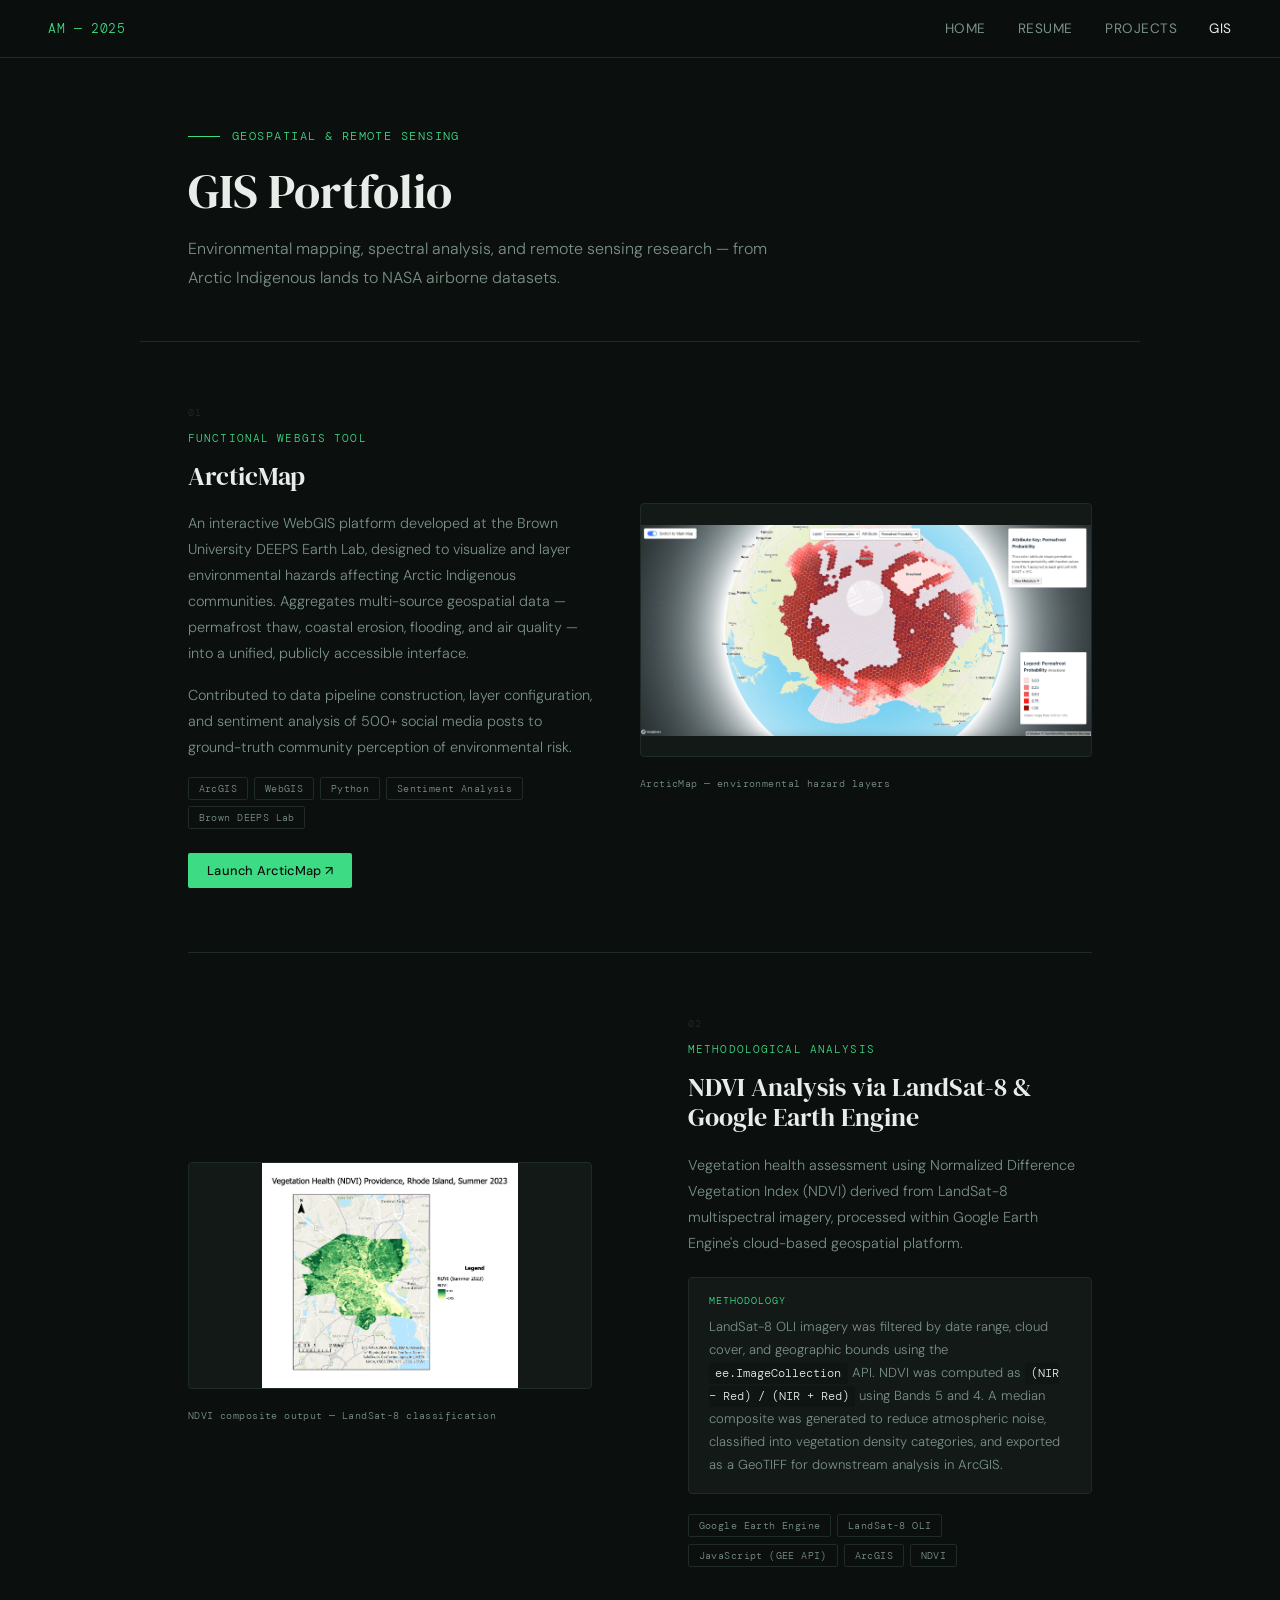
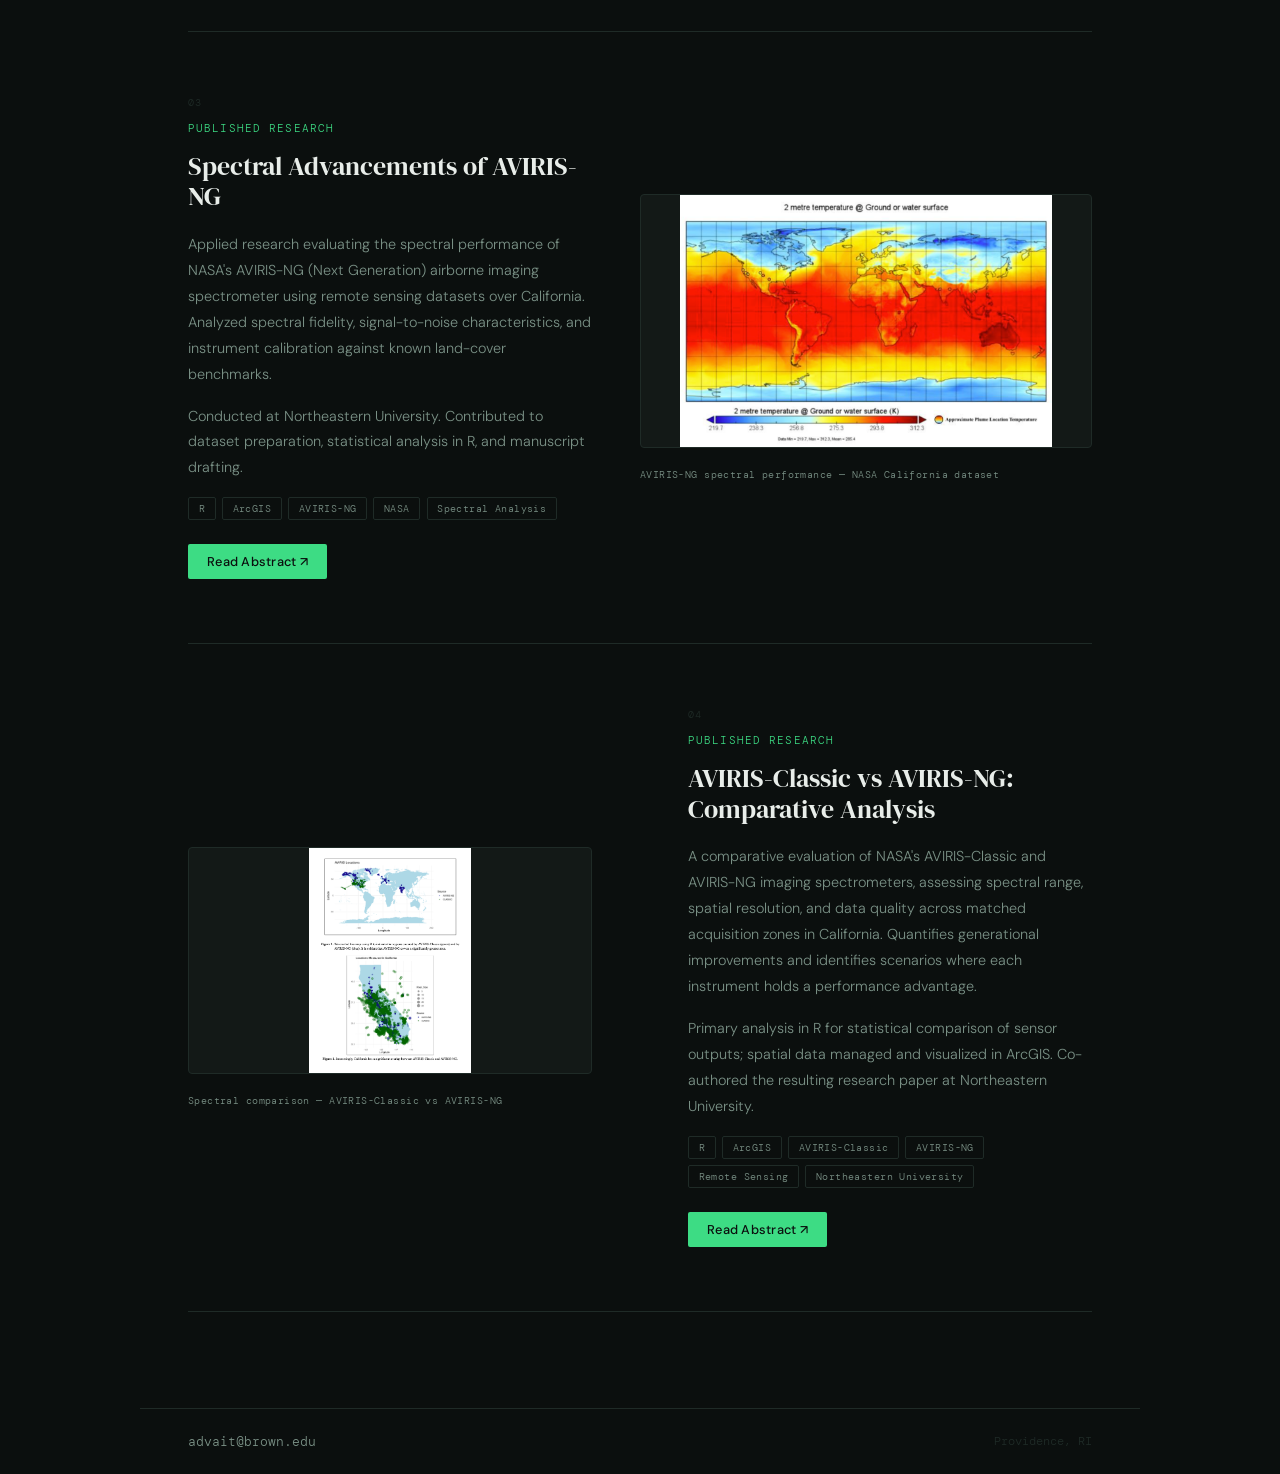
==== gisportfolio.html @ b86a270a "Update gisportfolio.html" ====
<!DOCTYPE html>
<html lang="en">
<head>
  <meta charset="UTF-8">
  <meta name="viewport" content="width=device-width, initial-scale=1.0">
  <title>GIS Portfolio – Advait Mishra</title>
  <link href="https://fonts.googleapis.com/css2?family=DM+Serif+Display&family=DM+Sans:wght@300;400;500&family=DM+Mono&display=swap" rel="stylesheet">
  <style>
    *, *::before, *::after { margin: 0; padding: 0; box-sizing: border-box; }

    :root {
      --bg: #0b0f0e;
      --surface: #131917;
      --surface2: #0f1512;
      --border: #1f2b27;
      --accent: #3ddc84;
      --text: #e8ede9;
      --muted: #7a9186;
      --serif: 'DM Serif Display', Georgia, serif;
      --sans: 'DM Sans', sans-serif;
      --mono: 'DM Mono', monospace;
    }

    html { scroll-behavior: smooth; }

    body {
      background: var(--bg);
      color: var(--text);
      font-family: var(--sans);
      font-weight: 300;
      min-height: 100vh;
    }

    nav {
      position: fixed;
      top: 0; left: 0; right: 0;
      z-index: 100;
      display: flex;
      justify-content: space-between;
      align-items: center;
      padding: 1.25rem 3rem;
      border-bottom: 1px solid var(--border);
      background: rgba(11, 15, 14, 0.85);
      backdrop-filter: blur(12px);
    }

    .nav-logo {
      font-family: var(--mono);
      font-size: 0.8rem;
      color: var(--accent);
      letter-spacing: 0.05em;
    }

    .nav-links { display: flex; gap: 2rem; }

    .nav-links a {
      text-decoration: none;
      font-size: 0.85rem;
      font-weight: 400;
      color: var(--muted);
      letter-spacing: 0.04em;
      text-transform: uppercase;
      transition: color 0.2s;
    }

    .nav-links a:hover, .nav-links a.active { color: var(--text); }

    .page-header {
      max-width: 1000px;
      margin: 0 auto;
      padding: 8rem 3rem 3rem;
      border-bottom: 1px solid var(--border);
    }

    .page-label {
      font-family: var(--mono);
      font-size: 0.75rem;
      color: var(--accent);
      letter-spacing: 0.12em;
      text-transform: uppercase;
      margin-bottom: 1.25rem;
      display: flex;
      align-items: center;
      gap: 0.75rem;
    }

    .page-label::before {
      content: '';
      display: inline-block;
      width: 2rem;
      height: 1px;
      background: var(--accent);
    }

    .page-header h1 {
      font-family: var(--serif);
      font-size: clamp(2rem, 4vw, 3rem);
      font-weight: 400;
      line-height: 1.15;
      margin-bottom: 1rem;
    }

    .page-header p {
      font-size: 1rem;
      color: var(--muted);
      line-height: 1.8;
      max-width: 580px;
    }

    .projects-list {
      max-width: 1000px;
      margin: 0 auto;
      padding: 0 3rem 6rem;
    }

    .project-entry {
      display: grid;
      grid-template-columns: 1fr 1fr;
      gap: 0;
      border-bottom: 1px solid var(--border);
      padding: 4rem 0;
      opacity: 0;
      align-items: center;
      transform: translateY(20px);
      transition: opacity 0.6s ease, transform 0.6s ease;
    }

    .project-entry.visible {
      opacity: 1;
      transform: translateY(0);
    }

    .project-entry.reverse { direction: rtl; }
    .project-entry.reverse > * { direction: ltr; }

    .project-meta { padding-right: 3rem; }
    .project-entry.reverse .project-meta { padding-right: 0; padding-left: 3rem; }

    .project-number {
      font-family: var(--mono);
      font-size: 0.65rem;
      color: var(--border);
      letter-spacing: 0.1em;
      margin-bottom: 0.75rem;
    }

    .project-type {
      font-family: var(--mono);
      font-size: 0.7rem;
      color: var(--accent);
      letter-spacing: 0.1em;
      text-transform: uppercase;
      margin-bottom: 1rem;
    }

    .project-meta h2 {
      font-family: var(--serif);
      font-weight: 400;
      font-size: 1.6rem;
      line-height: 1.2;
      margin-bottom: 1.25rem;
    }

    .project-desc {
      font-size: 0.9rem;
      color: var(--muted);
      line-height: 1.8;
      margin-bottom: 1rem;
    }

    .method-block {
      background: var(--surface);
      border: 1px solid var(--border);
      border-radius: 4px;
      padding: 1rem 1.25rem;
      margin: 1.25rem 0;
    }

    .method-block .method-label {
      font-family: var(--mono);
      font-size: 0.65rem;
      color: var(--accent);
      letter-spacing: 0.1em;
      text-transform: uppercase;
      margin-bottom: 0.6rem;
    }

    .method-block p {
      font-size: 0.82rem;
      color: var(--muted);
      line-height: 1.75;
    }

    .method-block code {
      font-family: var(--mono);
      font-size: 0.78rem;
      color: var(--text);
      background: var(--surface2);
      padding: 0.15rem 0.4rem;
      border-radius: 2px;
    }

    .project-links {
      display: flex;
      gap: 1rem;
      flex-wrap: wrap;
      margin-top: 1.5rem;
    }

    .link-btn {
      display: inline-flex;
      align-items: center;
      gap: 0.4rem;
      padding: 0.55rem 1.2rem;
      font-size: 0.8rem;
      font-weight: 500;
      text-decoration: none;
      border-radius: 2px;
      transition: all 0.2s;
      letter-spacing: 0.02em;
    }

    .link-btn.primary { background: var(--accent); color: #0b0f0e; }
    .link-btn.primary:hover { background: #51e895; transform: translateY(-1px); }
    .link-btn.ghost { border: 1px solid var(--border); color: var(--muted); }
    .link-btn.ghost:hover { border-color: var(--muted); color: var(--text); }

    .project-media {
      display: flex;
      flex-direction: column;
      gap: 1rem;
    }

    .project-entry.reverse .project-media { padding-right: 3rem; }

    .media-frame {
      width: 100%;
      aspect-ratio: 16/9;
      background: var(--surface);
      border: 1px solid var(--border);
      border-radius: 4px;
      overflow: hidden;
      display: flex;
      align-items: center;
      justify-content: center;
    }

    .media-frame img {
      width: 100%;
      height: 100%;
      object-fit: contain;
      object-position: center center;
      display: block;
    }

    .media-frame iframe {
      width: 100%;
      height: 100%;
      border: none;
      display: block;
    }

    .media-caption {
      font-family: var(--mono);
      font-size: 0.65rem;
      color: var(--muted);
      letter-spacing: 0.04em;
      padding-top: 0.25rem;
    }

    .tools-row {
      display: flex;
      flex-wrap: wrap;
      gap: 0.4rem;
      margin-top: 1rem;
    }

    .tool-tag {
      font-family: var(--mono);
      font-size: 0.65rem;
      padding: 0.25rem 0.6rem;
      border: 1px solid var(--border);
      color: var(--muted);
      border-radius: 2px;
      letter-spacing: 0.04em;
    }

    .contact-bar {
      max-width: 1000px;
      margin: 0 auto;
      padding: 1.5rem 3rem;
      border-top: 1px solid var(--border);
      display: flex;
      align-items: center;
      justify-content: space-between;
    }

    .contact-bar a {
      font-family: var(--mono);
      font-size: 0.8rem;
      color: var(--muted);
      text-decoration: none;
      transition: color 0.2s;
    }

    .contact-bar a:hover { color: var(--accent); }

    .contact-bar span {
      font-family: var(--mono);
      font-size: 0.72rem;
      color: var(--border);
    }

    @media (max-width: 720px) {
      nav { padding: 1rem 1.5rem; }
      .page-header { padding: 7rem 1.5rem 2.5rem; }
      .projects-list { padding: 0 1.5rem 4rem; }
      .project-entry { grid-template-columns: 1fr; gap: 2rem; }
      .project-entry.reverse { direction: ltr; }
      .project-meta { padding-right: 0 !important; padding-left: 0 !important; }
      .project-entry.reverse .project-media { padding-right: 0; }
      .contact-bar { padding: 1.5rem; flex-direction: column; gap: 0.5rem; align-items: flex-start; }
    }

    @keyframes fadeUp {
      from { opacity: 0; transform: translateY(16px); }
      to   { opacity: 1; transform: translateY(0); }
    }

    .page-label { animation: fadeUp 0.5s ease both; }
    .page-header h1 { animation: fadeUp 0.5s 0.1s ease both; }
    .page-header p { animation: fadeUp 0.5s 0.2s ease both; }
  </style>
</head>
<body>

  <nav>
    <div class="nav-logo">AM — 2025</div>
    <div class="nav-links">
      <a href="index.html">Home</a>
      <a href="resume.html">Resume</a>
      <a href="projects.html">Projects</a>
      <a href="gisportfolio.html" class="active">GIS</a>
    </div>
  </nav>

  <header class="page-header">
    <div class="page-label">Geospatial & Remote Sensing</div>
    <h1>GIS Portfolio</h1>
    <p>Environmental mapping, spectral analysis, and remote sensing research — from Arctic Indigenous lands to NASA airborne datasets.</p>
  </header>

  <section class="projects-list">

    <!-- PROJECT 1 — ArcticMap -->
    <article class="project-entry">
      <div class="project-meta">
        <div class="project-number">01</div>
        <div class="project-type">Functional WebGIS Tool</div>
        <h2>ArcticMap</h2>
        <p class="project-desc">
          An interactive WebGIS platform developed at the Brown University DEEPS Earth Lab, designed to visualize and layer environmental hazards affecting Arctic Indigenous communities. Aggregates multi-source geospatial data — permafrost thaw, coastal erosion, flooding, and air quality — into a unified, publicly accessible interface.
        </p>
        <p class="project-desc">
          Contributed to data pipeline construction, layer configuration, and sentiment analysis of 500+ social media posts to ground-truth community perception of environmental risk.
        </p>
        <div class="tools-row">
          <span class="tool-tag">ArcGIS</span>
          <span class="tool-tag">WebGIS</span>
          <span class="tool-tag">Python</span>
          <span class="tool-tag">Sentiment Analysis</span>
          <span class="tool-tag">Brown DEEPS Lab</span>
        </div>
        <div class="project-links">
          <a href="YOUR_ARCTICMAP_LINK_HERE" class="link-btn primary" target="_blank">Launch ArcticMap ↗</a>
        </div>
      </div>
      <div class="project-media">
        <div class="media-frame">
          <img src="Figs%20ArcticMap.png" alt="ArcticMap WebGIS tool">
        </div>
        <div class="media-caption">ArcticMap — environmental hazard layers</div>
      </div>
    </article>

    <!-- PROJECT 2 — NDVI -->
    <article class="project-entry reverse">
      <div class="project-meta">
        <div class="project-number">02</div>
        <div class="project-type">Methodological Analysis</div>
        <h2>NDVI Analysis via LandSat-8 & Google Earth Engine</h2>
        <p class="project-desc">
          Vegetation health assessment using Normalized Difference Vegetation Index (NDVI) derived from LandSat-8 multispectral imagery, processed within Google Earth Engine's cloud-based geospatial platform.
        </p>
        <div class="method-block">
          <div class="method-label">Methodology</div>
          <p>
            LandSat-8 OLI imagery was filtered by date range, cloud cover, and geographic bounds using the <code>ee.ImageCollection</code> API. NDVI was computed as <code>(NIR − Red) / (NIR + Red)</code> using Bands 5 and 4. A median composite was generated to reduce atmospheric noise, classified into vegetation density categories, and exported as a GeoTIFF for downstream analysis in ArcGIS.
          </p>
        </div>
        <div class="tools-row">
          <span class="tool-tag">Google Earth Engine</span>
          <span class="tool-tag">LandSat-8 OLI</span>
          <span class="tool-tag">JavaScript (GEE API)</span>
          <span class="tool-tag">ArcGIS</span>
          <span class="tool-tag">NDVI</span>
        </div>
      </div>
      <div class="project-media">
        <div class="media-frame">
          <img src="Figs%20NDVI.png" alt="NDVI map output">
        </div>
        <div class="media-caption">NDVI composite output — LandSat-8 classification</div>
      </div>
    </article>

    <!-- PROJECT 3 — AVIRIS-NG -->
    <article class="project-entry">
      <div class="project-meta">
        <div class="project-number">03</div>
        <div class="project-type">Published Research</div>
        <h2>Spectral Advancements of AVIRIS-NG</h2>
        <p class="project-desc">
          Applied research evaluating the spectral performance of NASA's AVIRIS-NG (Next Generation) airborne imaging spectrometer using remote sensing datasets over California. Analyzed spectral fidelity, signal-to-noise characteristics, and instrument calibration against known land-cover benchmarks.
        </p>
        <p class="project-desc">
          Conducted at Northeastern University. Contributed to dataset preparation, statistical analysis in R, and manuscript drafting.
        </p>
        <div class="tools-row">
          <span class="tool-tag">R</span>
          <span class="tool-tag">ArcGIS</span>
          <span class="tool-tag">AVIRIS-NG</span>
          <span class="tool-tag">NASA</span>
          <span class="tool-tag">Spectral Analysis</span>
        </div>
        <div class="project-links">
          <a href="YOUR_AVIRIS_NG_ABSTRACT_LINK_HERE" class="link-btn primary" target="_blank">Read Abstract ↗</a>
        </div>
      </div>
      <div class="project-media">
        <div class="media-frame">
          <img src="Figs%20Just%20AvirisNG.png" alt="AVIRIS-NG spectral analysis">
        </div>
        <div class="media-caption">AVIRIS-NG spectral performance — NASA California dataset</div>
      </div>
    </article>

    <!-- PROJECT 4 — AVIRIS Classic vs NG -->
    <article class="project-entry reverse">
      <div class="project-meta">
        <div class="project-number">04</div>
        <div class="project-type">Published Research</div>
        <h2>AVIRIS-Classic vs AVIRIS-NG: Comparative Analysis</h2>
        <p class="project-desc">
          A comparative evaluation of NASA's AVIRIS-Classic and AVIRIS-NG imaging spectrometers, assessing spectral range, spatial resolution, and data quality across matched acquisition zones in California. Quantifies generational improvements and identifies scenarios where each instrument holds a performance advantage.
        </p>
        <p class="project-desc">
          Primary analysis in R for statistical comparison of sensor outputs; spatial data managed and visualized in ArcGIS. Co-authored the resulting research paper at Northeastern University.
        </p>
        <div class="tools-row">
          <span class="tool-tag">R</span>
          <span class="tool-tag">ArcGIS</span>
          <span class="tool-tag">AVIRIS-Classic</span>
          <span class="tool-tag">AVIRIS-NG</span>
          <span class="tool-tag">Remote Sensing</span>
          <span class="tool-tag">Northeastern University</span>
        </div>
        <div class="project-links">
          <a href="YOUR_COMPARATIVE_ABSTRACT_LINK_HERE" class="link-btn primary" target="_blank">Read Abstract ↗</a>
        </div>
      </div>
      <div class="project-media">
        <div class="media-frame">
          <img src="Figs%20Evaluating%20Spectral%20Advancements.png" alt="AVIRIS Classic vs NG comparison">
        </div>
        <div class="media-caption">Spectral comparison — AVIRIS-Classic vs AVIRIS-NG</div>
      </div>
    </article>

  </section>

  <div class="contact-bar">
    <a href="mailto:advait@brown.edu">advait@brown.edu</a>
    <span>Providence, RI</span>
  </div>

  <script>
    const observer = new IntersectionObserver((entries) => {
      entries.forEach(e => { if (e.isIntersecting) e.target.classList.add('visible'); });
    }, { threshold: 0.1 });
    document.querySelectorAll('.project-entry').forEach(el => observer.observe(el));
  </script>

</body>
</html>
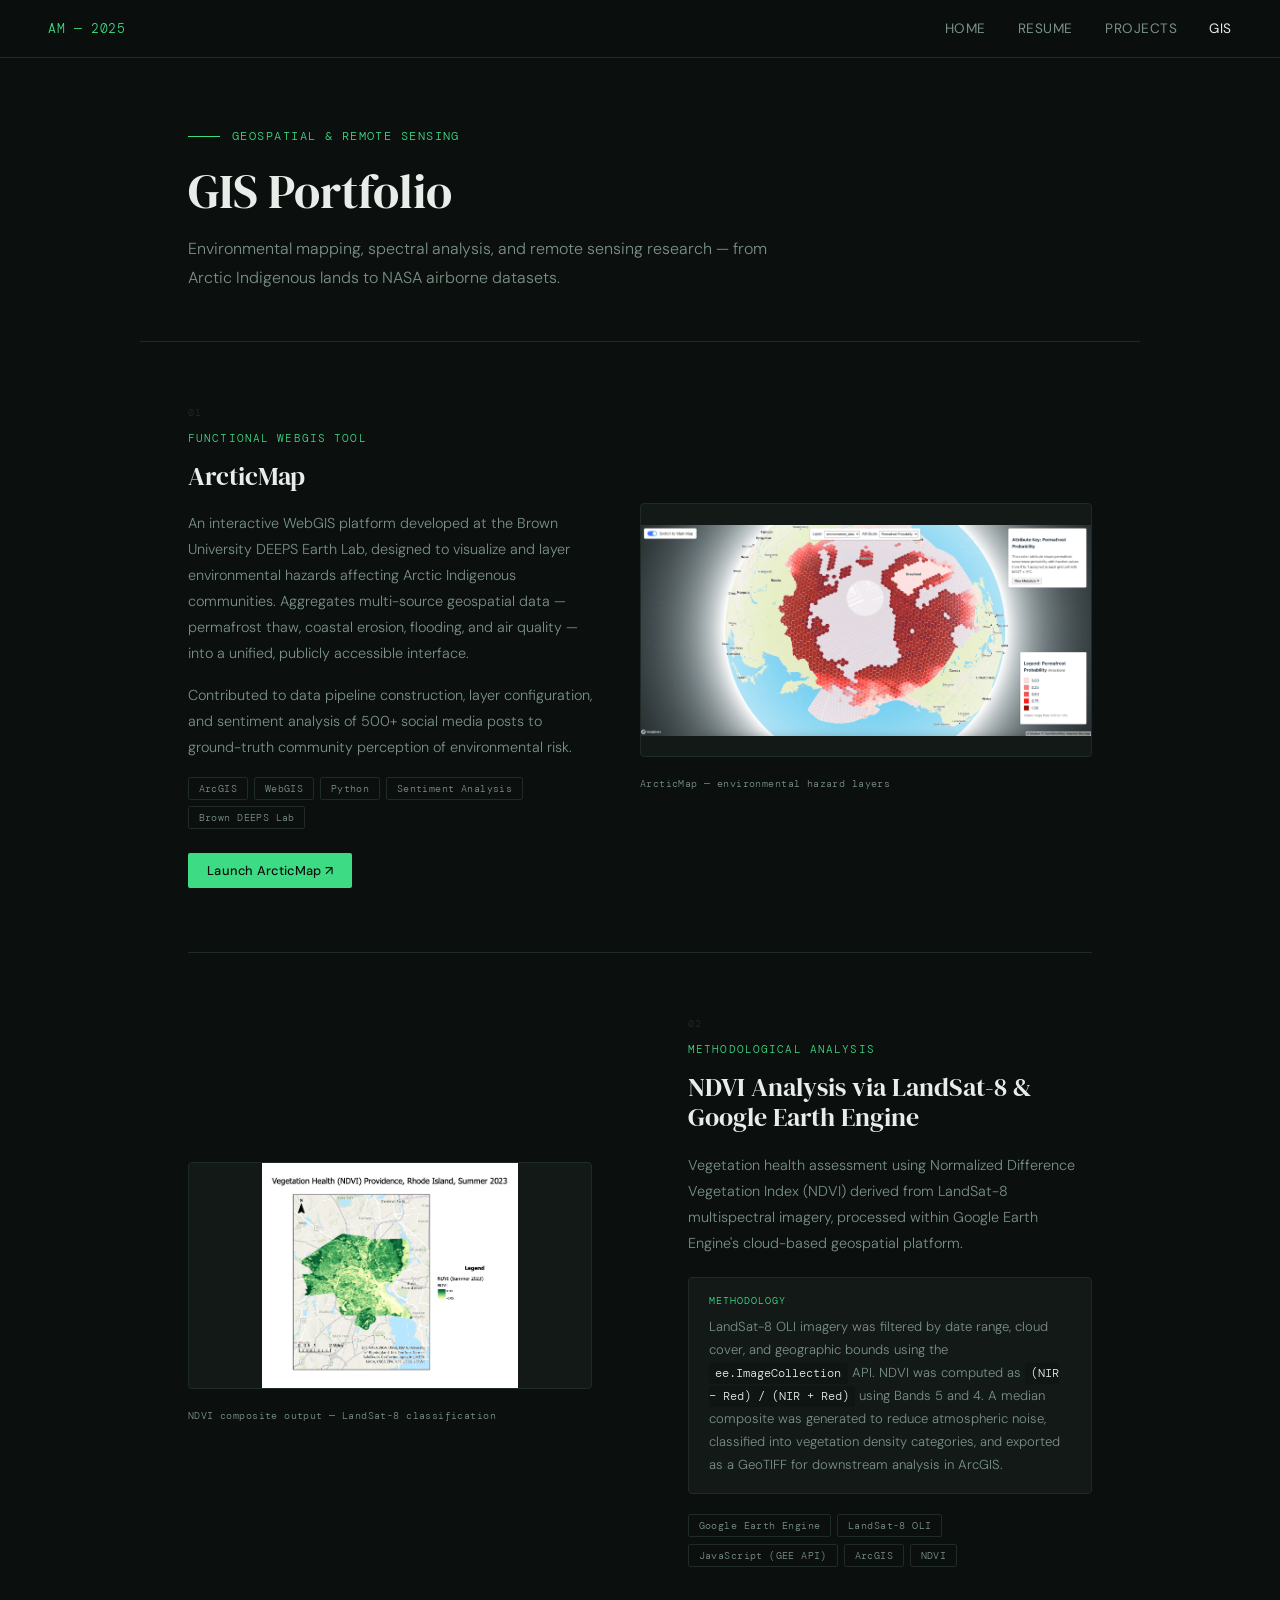
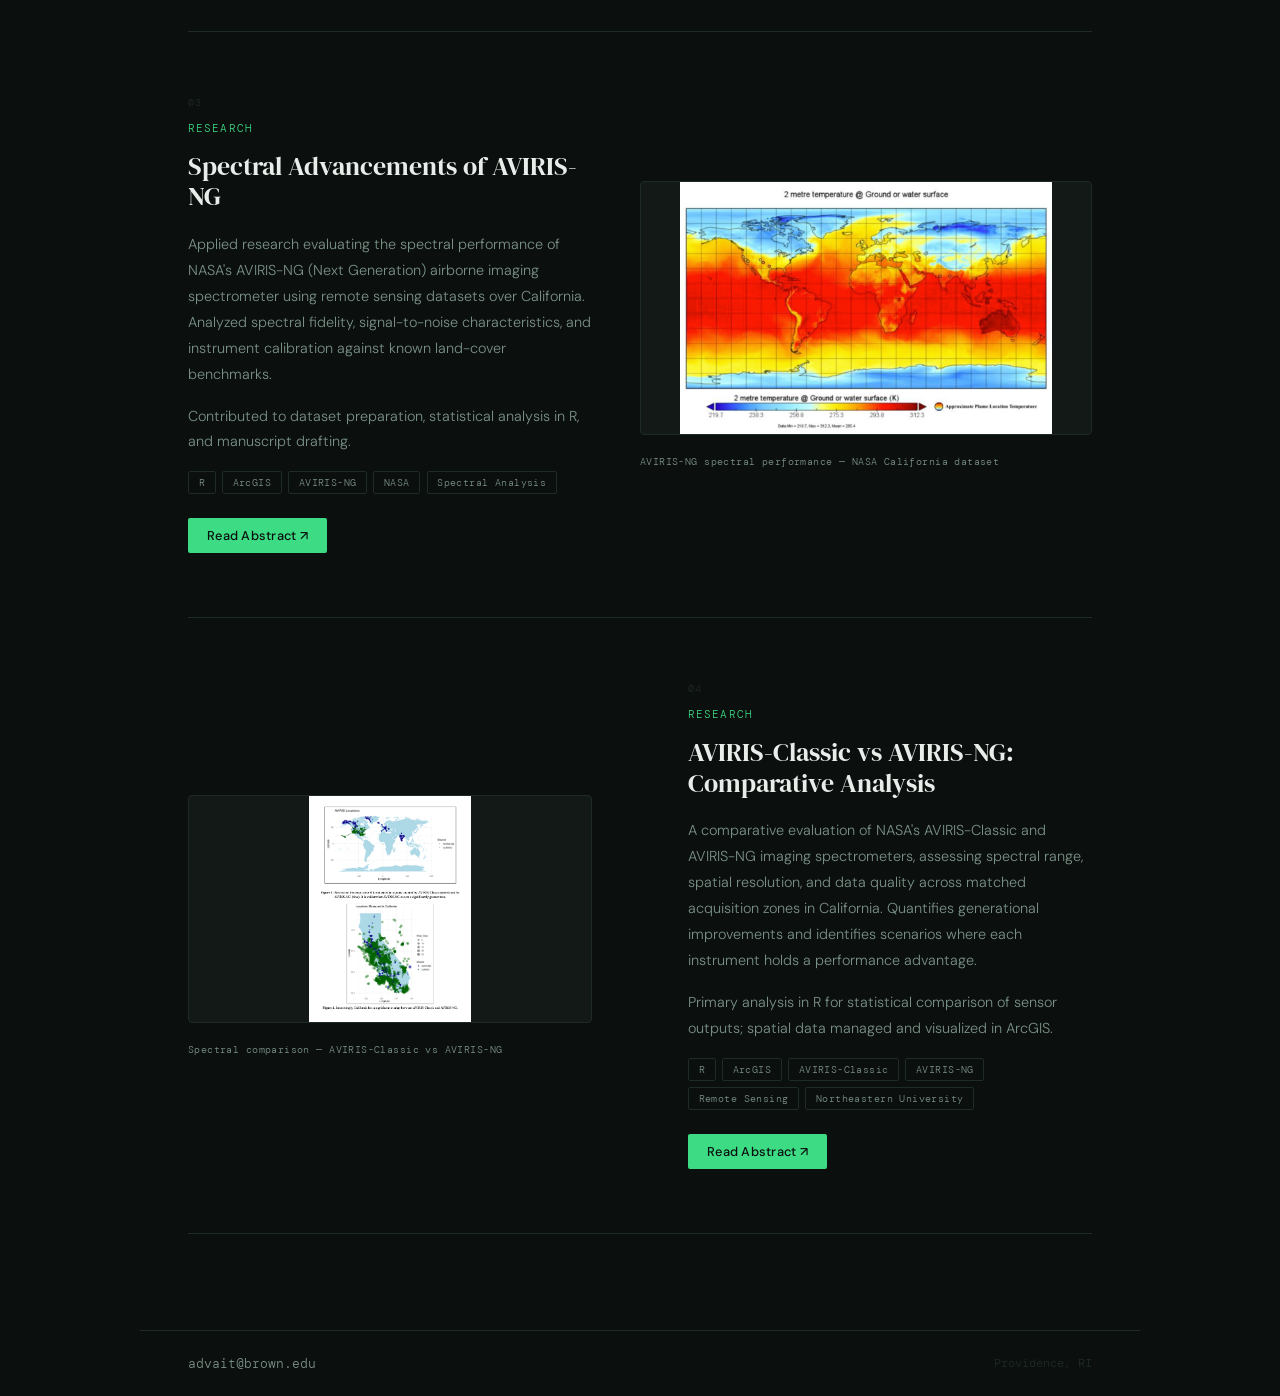
==== commit 06698182: "Update gisportfolio.html" ====
--- a/gisportfolio.html
+++ b/gisportfolio.html
@@ -418,13 +418,13 @@
     <article class="project-entry">
       <div class="project-meta">
         <div class="project-number">03</div>
-        <div class="project-type">Published Research</div>
+        <div class="project-type">Research</div>
         <h2>Spectral Advancements of AVIRIS-NG</h2>
         <p class="project-desc">
           Applied research evaluating the spectral performance of NASA's AVIRIS-NG (Next Generation) airborne imaging spectrometer using remote sensing datasets over California. Analyzed spectral fidelity, signal-to-noise characteristics, and instrument calibration against known land-cover benchmarks.
         </p>
         <p class="project-desc">
-          Conducted at Northeastern University. Contributed to dataset preparation, statistical analysis in R, and manuscript drafting.
+          Contributed to dataset preparation, statistical analysis in R, and manuscript drafting.
         </p>
         <div class="tools-row">
           <span class="tool-tag">R</span>
@@ -449,13 +449,13 @@
     <article class="project-entry reverse">
       <div class="project-meta">
         <div class="project-number">04</div>
-        <div class="project-type">Published Research</div>
+        <div class="project-type">Research</div>
         <h2>AVIRIS-Classic vs AVIRIS-NG: Comparative Analysis</h2>
         <p class="project-desc">
           A comparative evaluation of NASA's AVIRIS-Classic and AVIRIS-NG imaging spectrometers, assessing spectral range, spatial resolution, and data quality across matched acquisition zones in California. Quantifies generational improvements and identifies scenarios where each instrument holds a performance advantage.
         </p>
         <p class="project-desc">
-          Primary analysis in R for statistical comparison of sensor outputs; spatial data managed and visualized in ArcGIS. Co-authored the resulting research paper at Northeastern University.
+          Primary analysis in R for statistical comparison of sensor outputs; spatial data managed and visualized in ArcGIS.
         </p>
         <div class="tools-row">
           <span class="tool-tag">R</span>
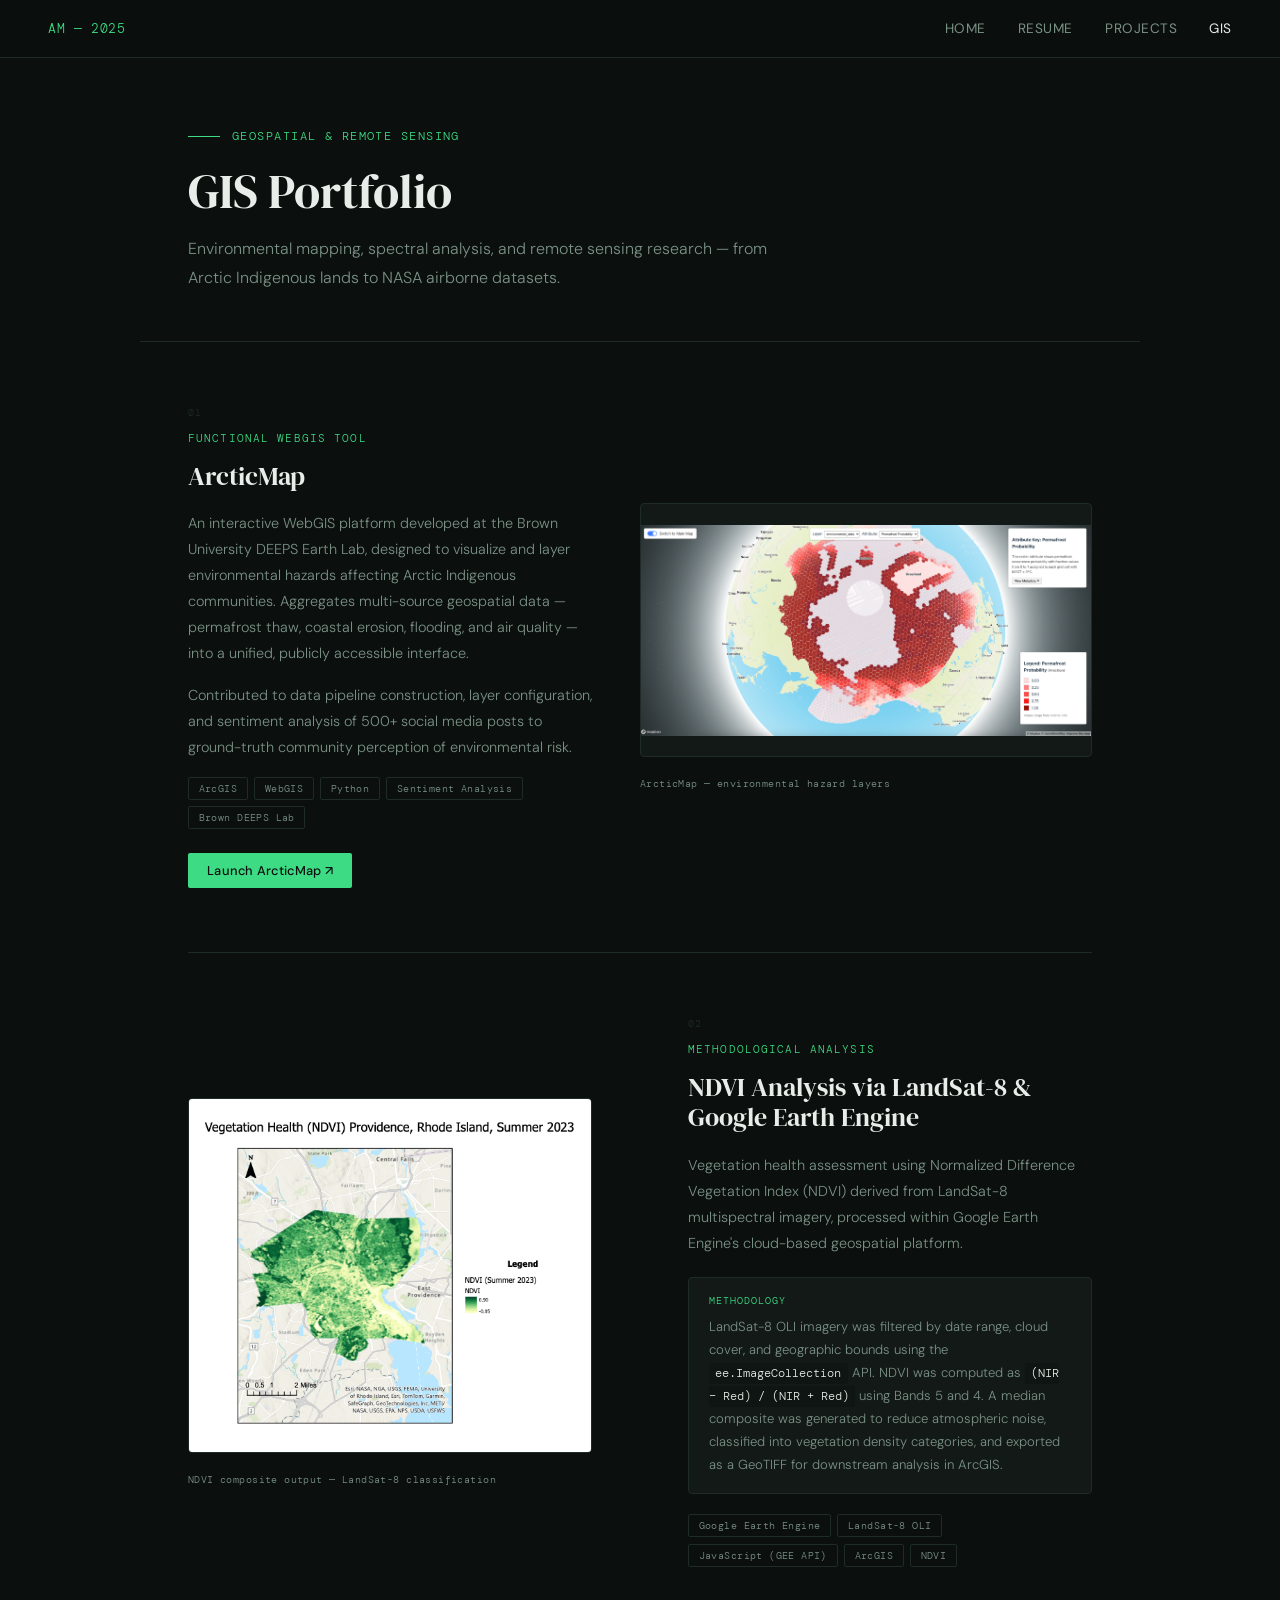
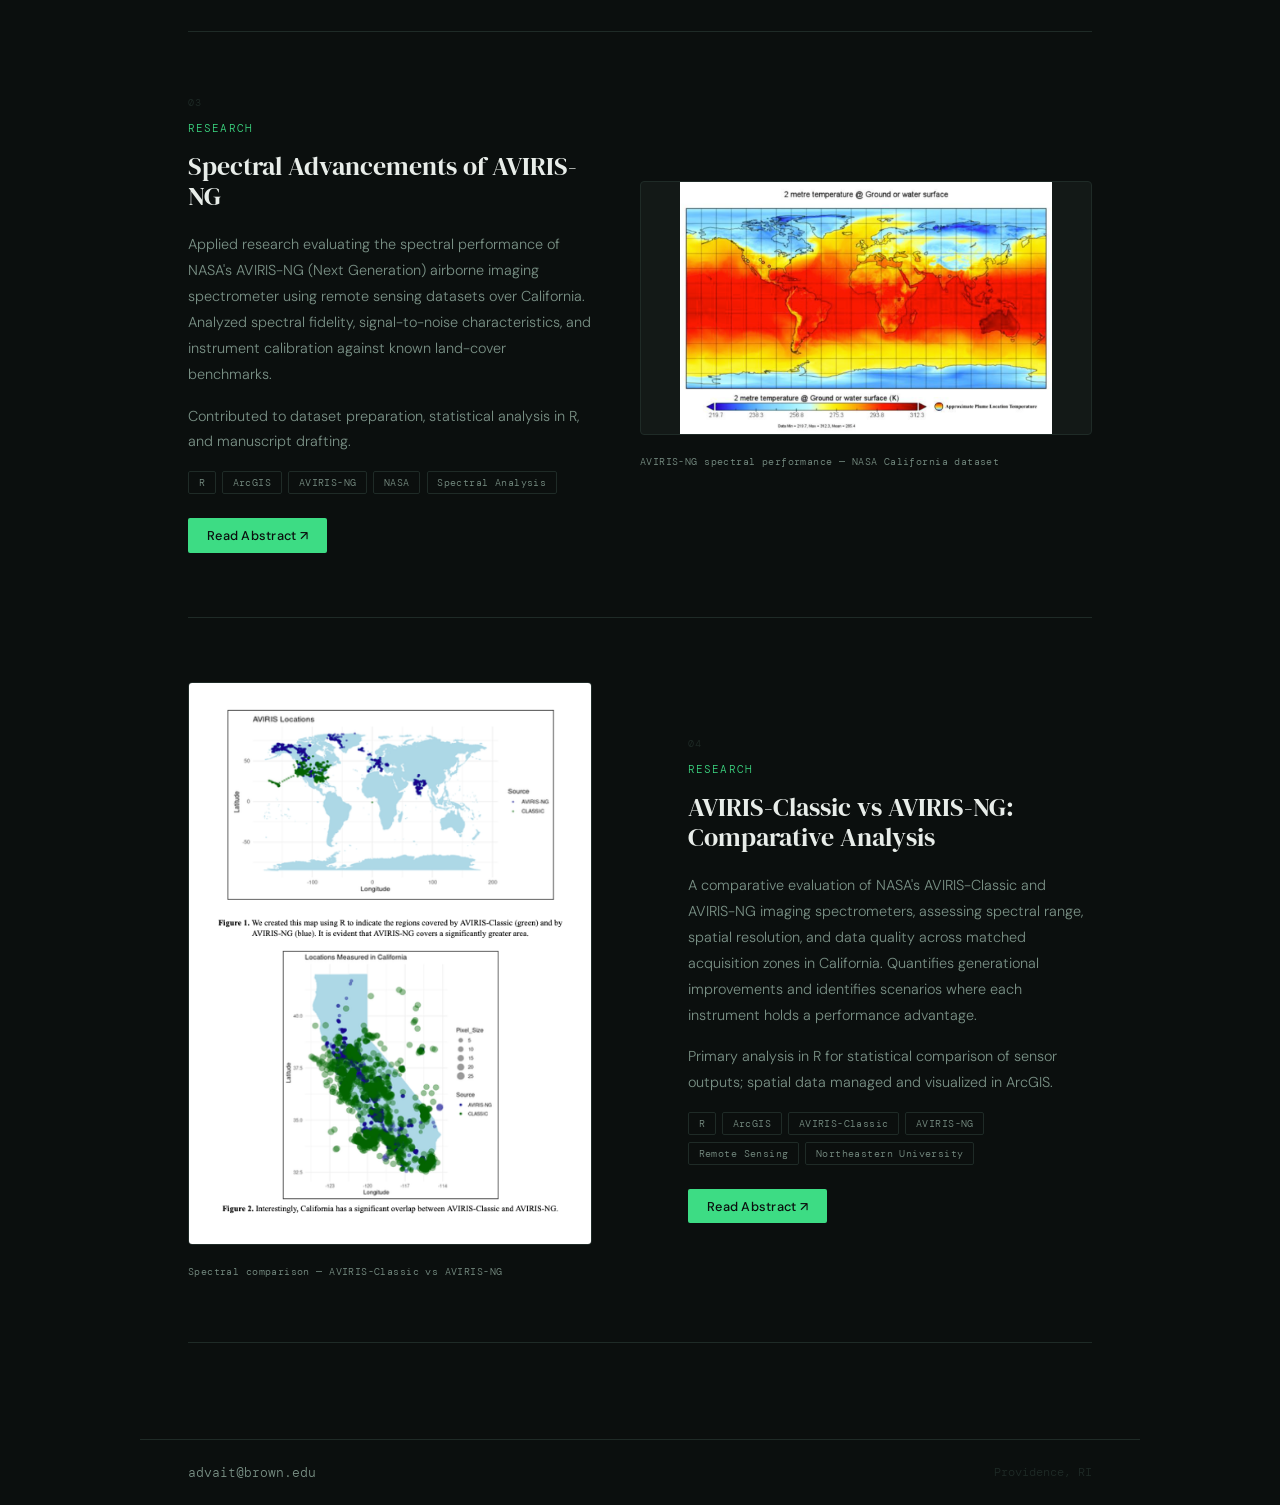
==== commit 9127deaf: "Update gisportfolio.html" ====
--- a/gisportfolio.html
+++ b/gisportfolio.html
@@ -245,12 +245,24 @@
       justify-content: center;
     }
 
+    .media-frame.auto-height {
+      aspect-ratio: unset;
+      height: auto;
+    }
+
     .media-frame img {
       width: 100%;
       height: 100%;
       object-fit: contain;
       object-position: center center;
       display: block;
+    }
+
+    .media-frame.auto-height img {
+      width: 100%;
+      height: auto;
+      object-fit: unset;
+      object-position: unset;
     }
 
     .media-frame iframe {
@@ -407,7 +419,7 @@
         </div>
       </div>
       <div class="project-media">
-        <div class="media-frame">
+        <div class="media-frame auto-height">
           <img src="Figs%20NDVI.png" alt="NDVI map output">
         </div>
         <div class="media-caption">NDVI composite output — LandSat-8 classification</div>
@@ -470,7 +482,7 @@
         </div>
       </div>
       <div class="project-media">
-        <div class="media-frame">
+        <div class="media-frame auto-height">
           <img src="Figs%20Evaluating%20Spectral%20Advancements.png" alt="AVIRIS Classic vs NG comparison">
         </div>
         <div class="media-caption">Spectral comparison — AVIRIS-Classic vs AVIRIS-NG</div>
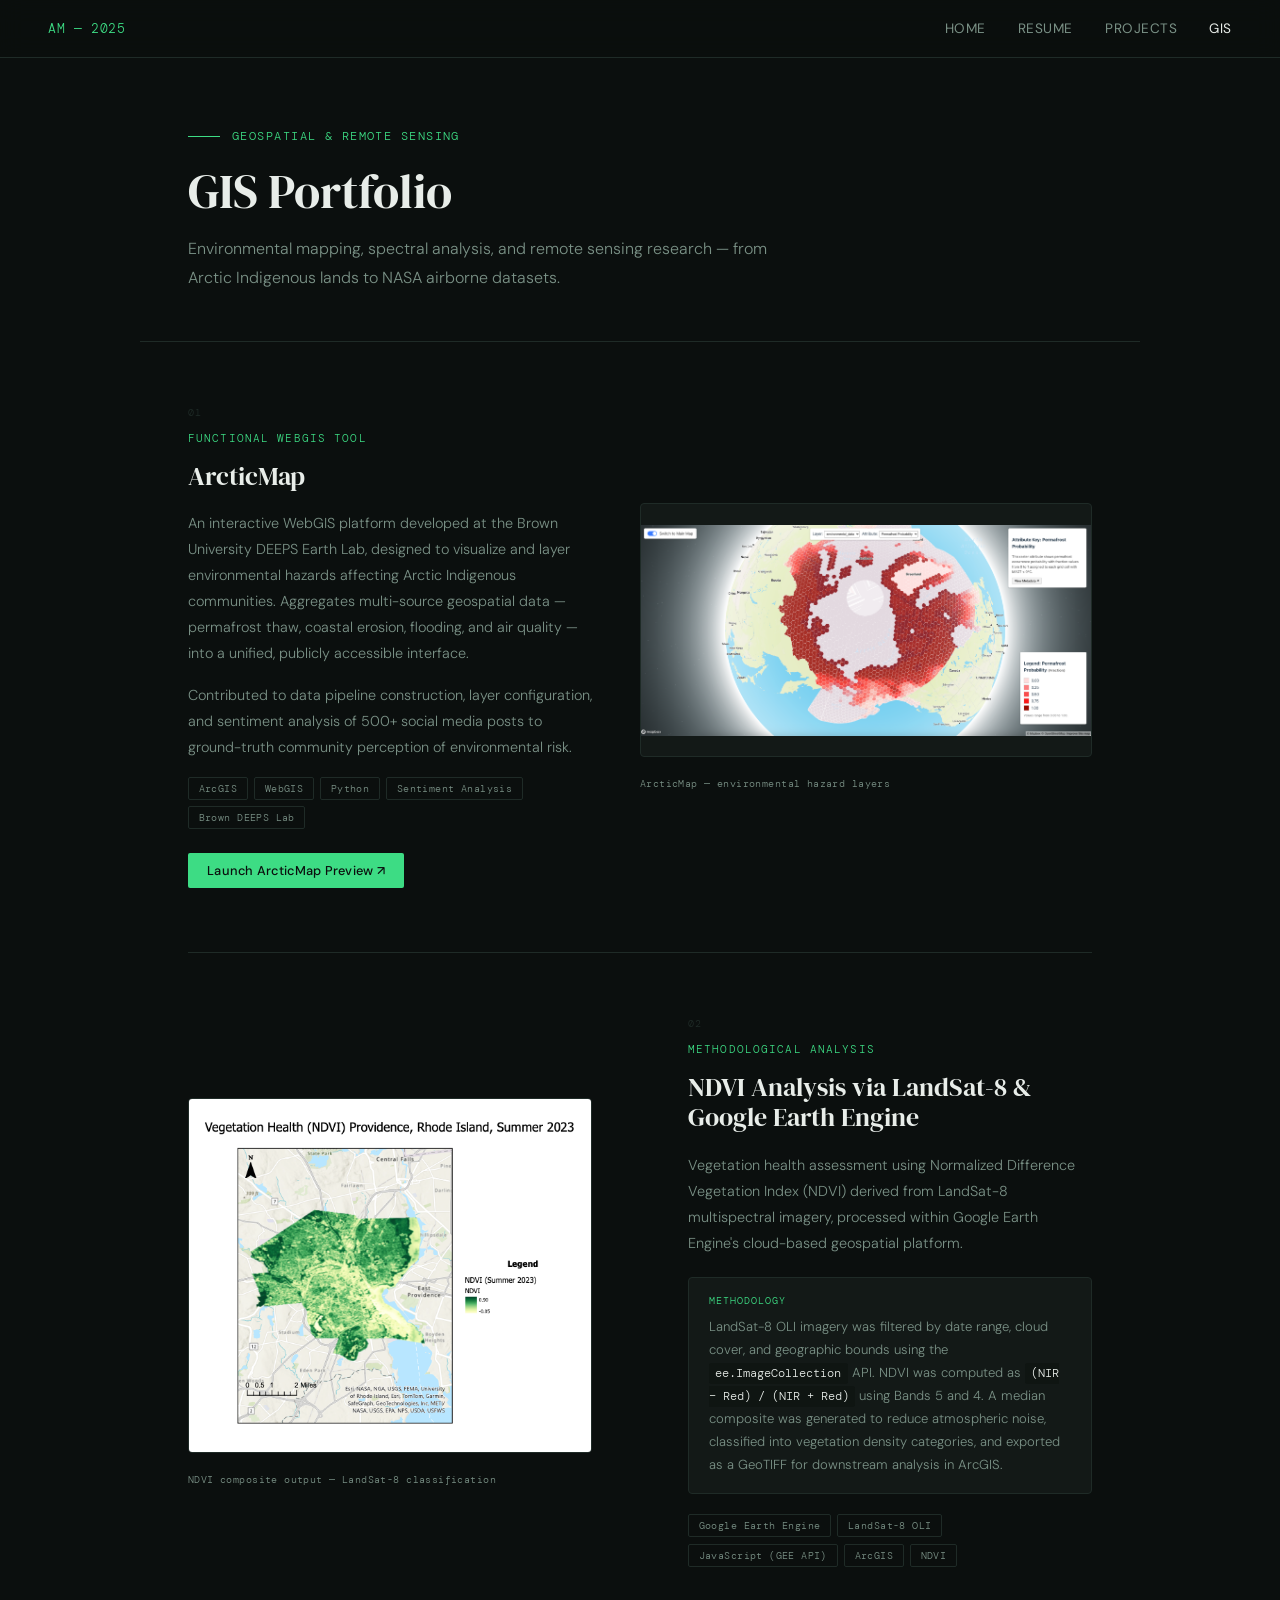
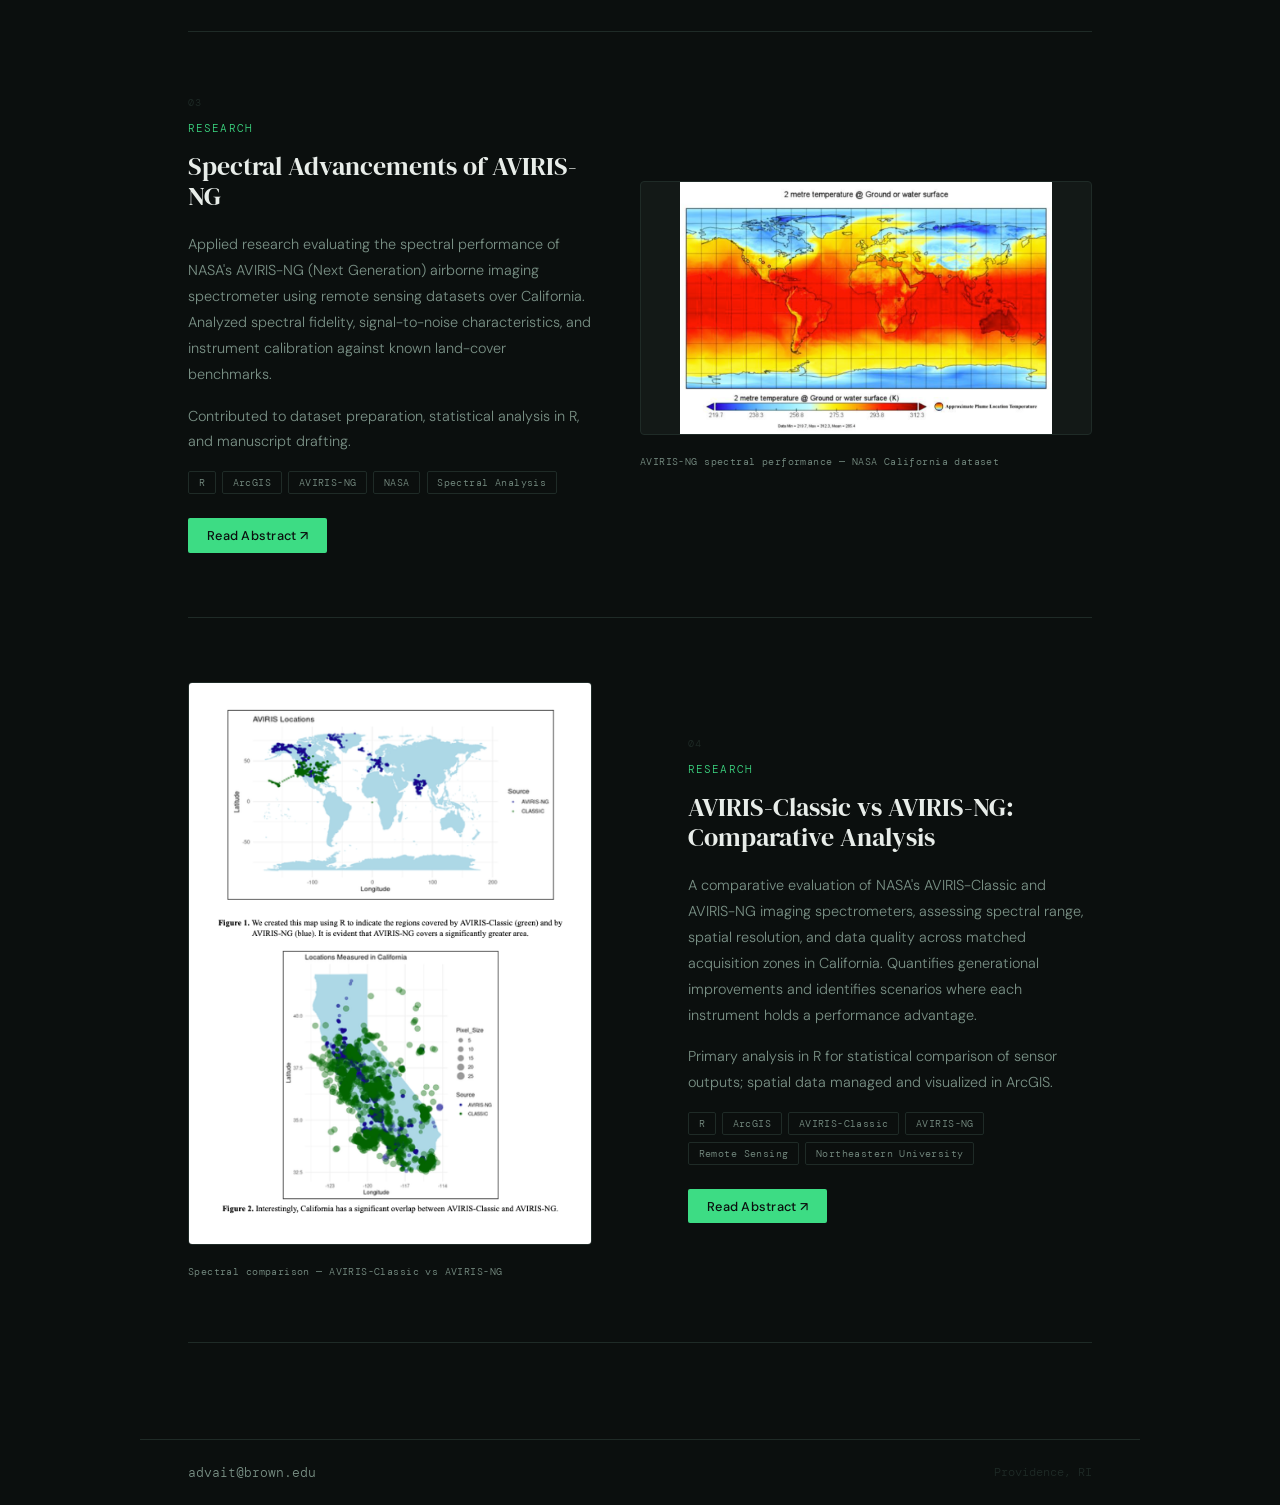
==== commit 77ca98bd: "Update gisportfolio.html" ====
--- a/gisportfolio.html
+++ b/gisportfolio.html
@@ -384,7 +384,7 @@
           <span class="tool-tag">Brown DEEPS Lab</span>
         </div>
         <div class="project-links">
-          <a href="YOUR_ARCTICMAP_LINK_HERE" class="link-btn primary" target="_blank">Launch ArcticMap ↗</a>
+          <a href="https://arctic-map-yuy244yc7a-ue.a.run.app/" class="link-btn primary" target="_blank">Launch ArcticMap Preview ↗</a>
         </div>
       </div>
       <div class="project-media">
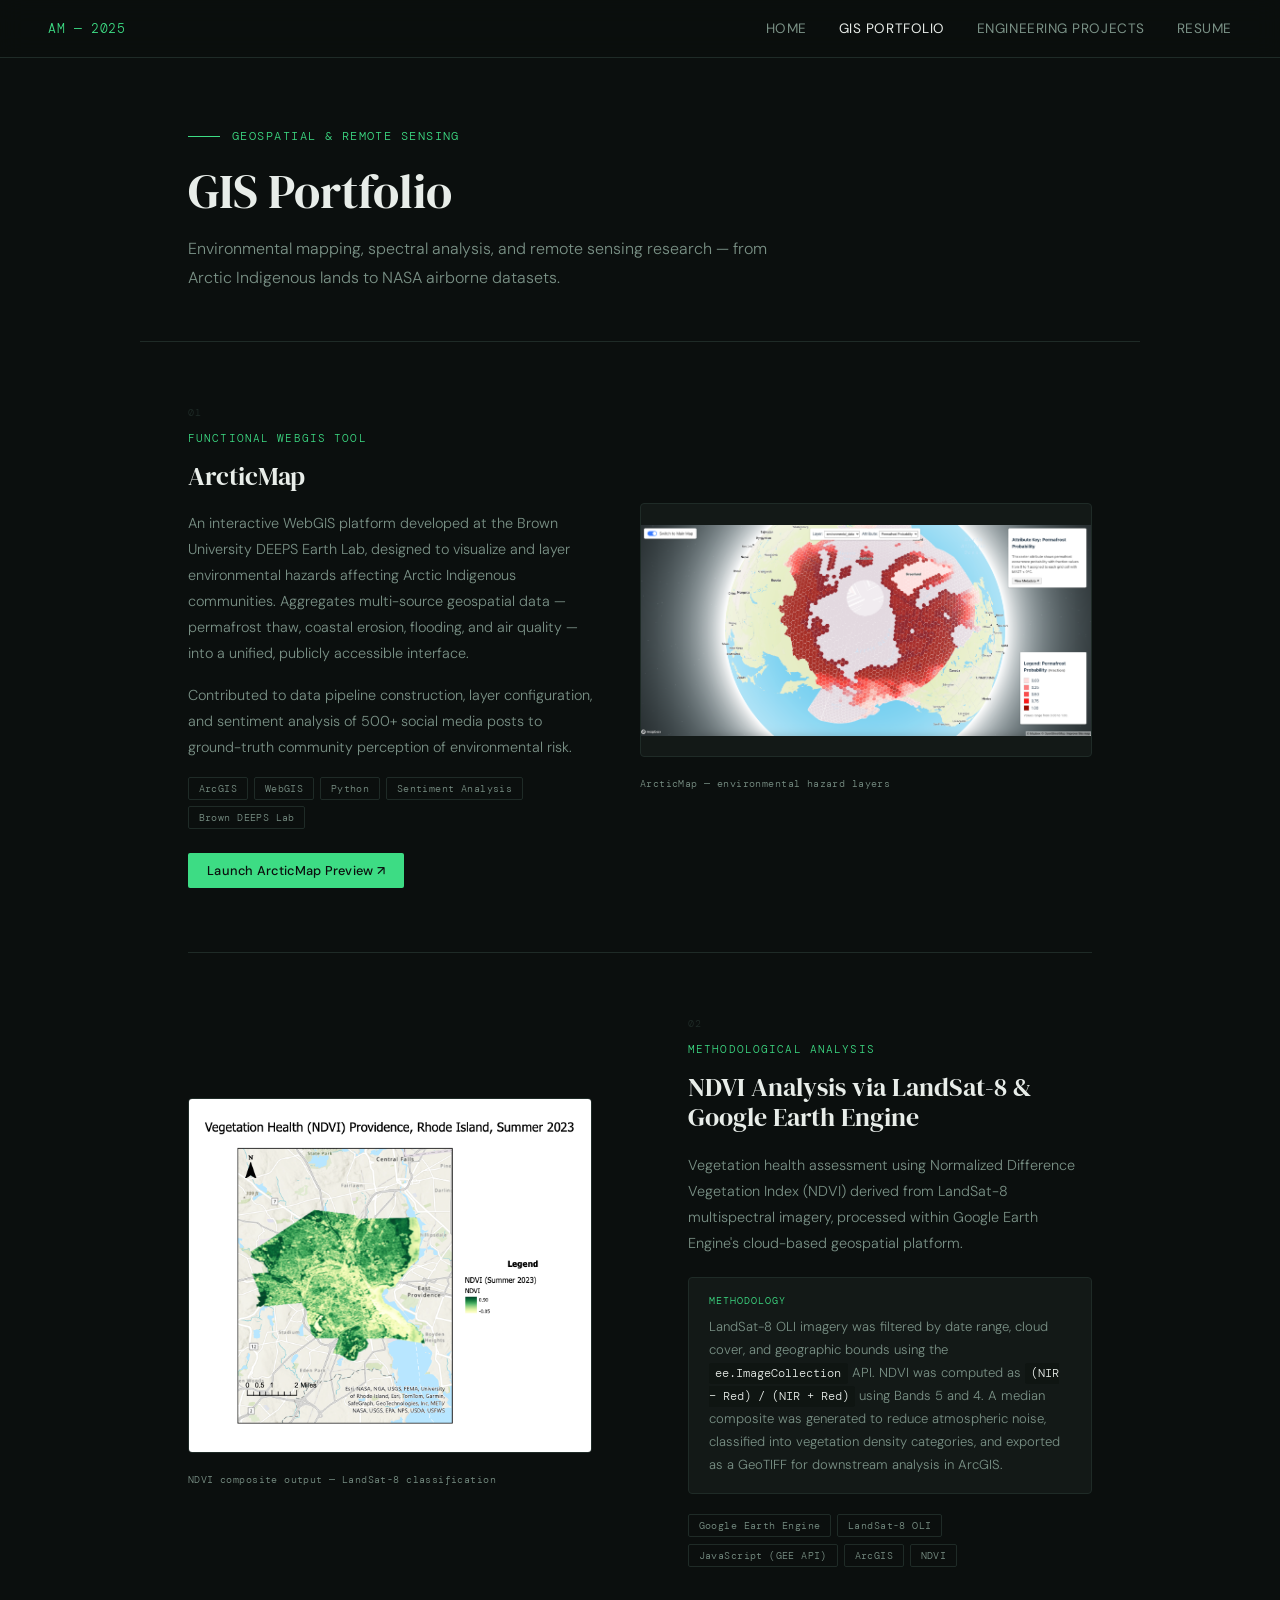
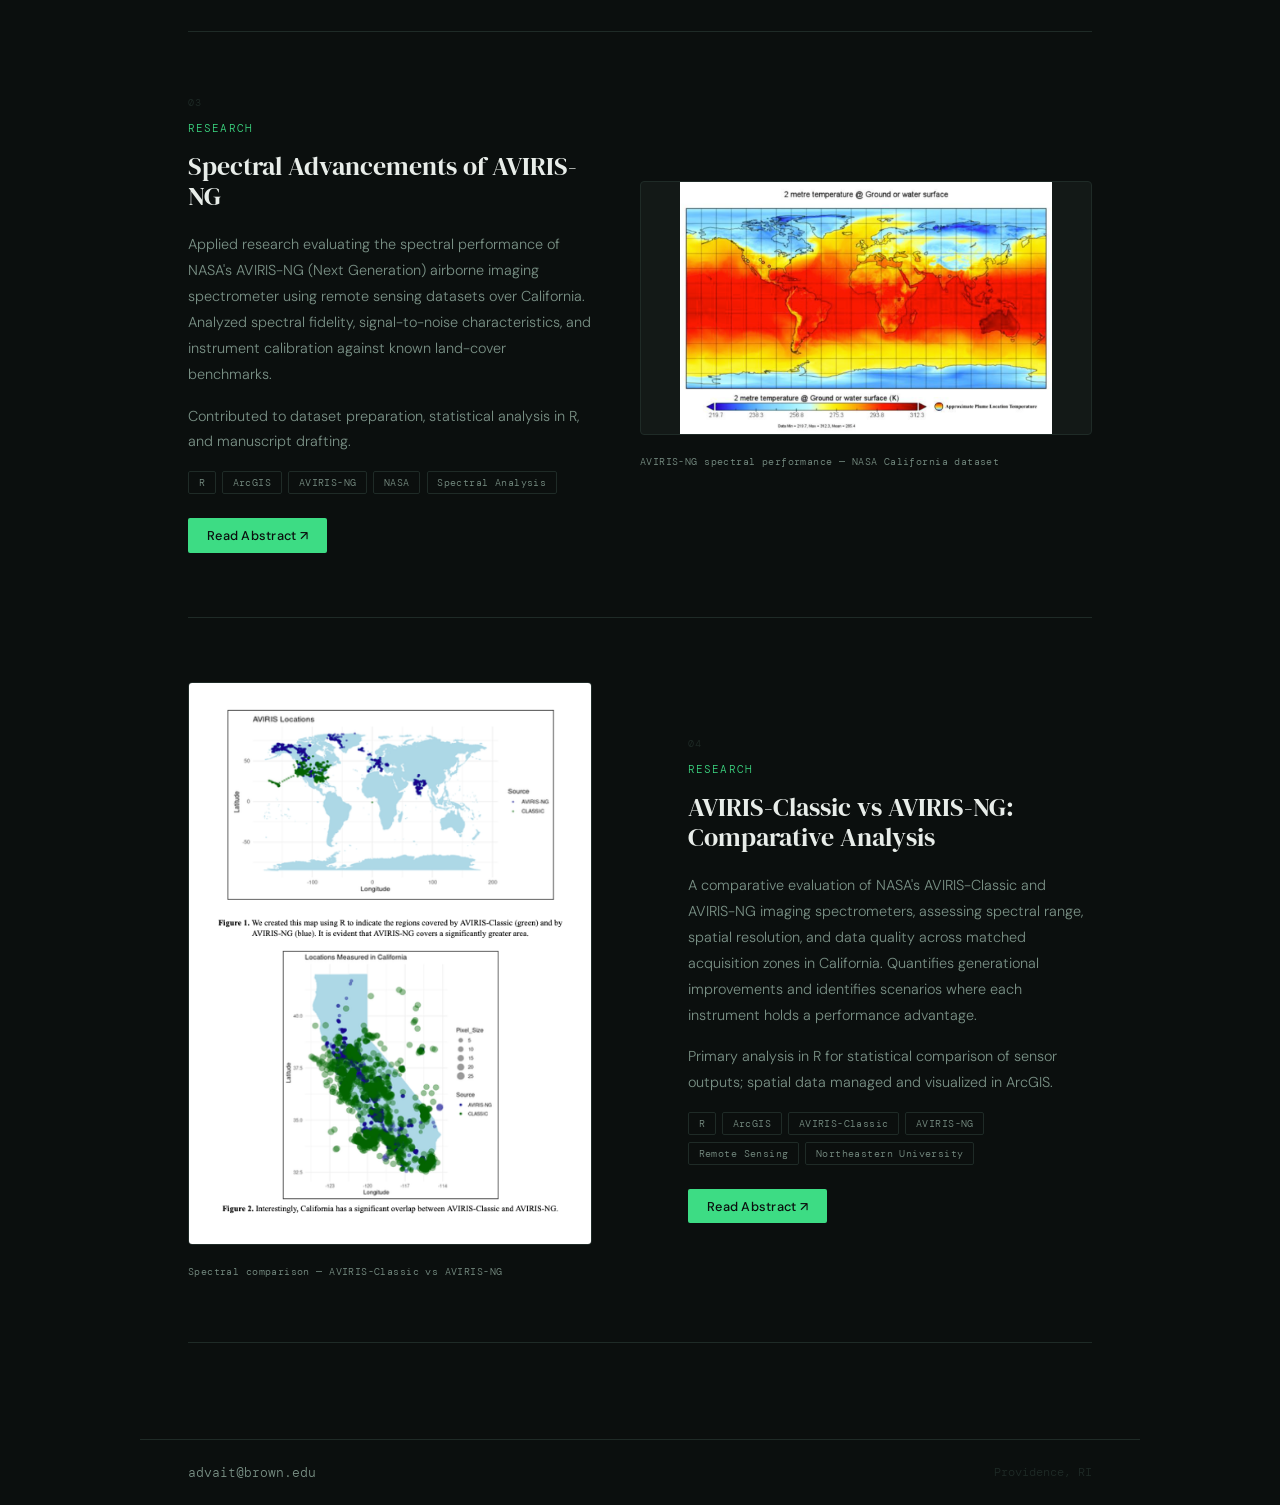
==== commit dbdd357e: "Update gisportfolio.html" ====
--- a/gisportfolio.html
+++ b/gisportfolio.html
@@ -350,9 +350,9 @@
     <div class="nav-logo">AM — 2025</div>
     <div class="nav-links">
       <a href="index.html">Home</a>
+      <a href="gisportfolio.html" class="active">GIS Portfolio</a>
+      <a href="projects.html">Engineering Projects</a>
       <a href="resume.html">Resume</a>
-      <a href="projects.html">Projects</a>
-      <a href="gisportfolio.html" class="active">GIS</a>
     </div>
   </nav>
 
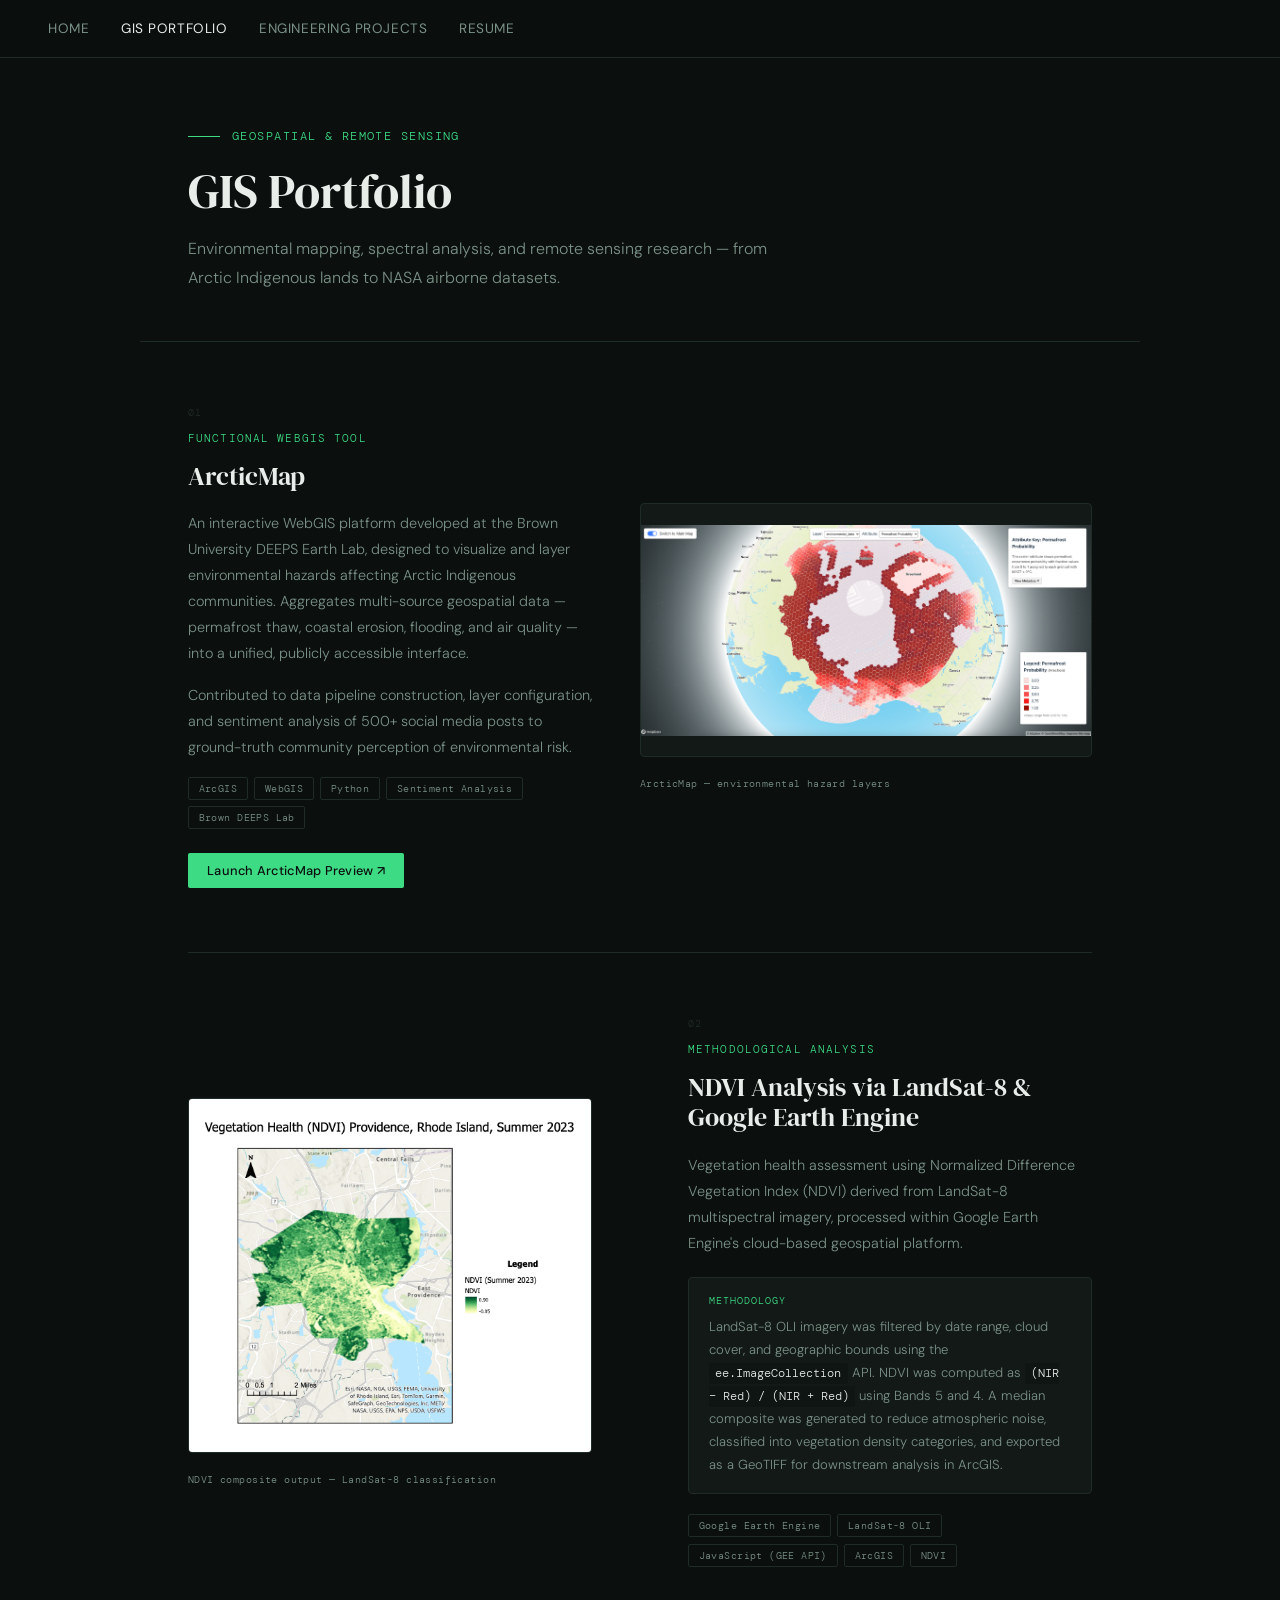
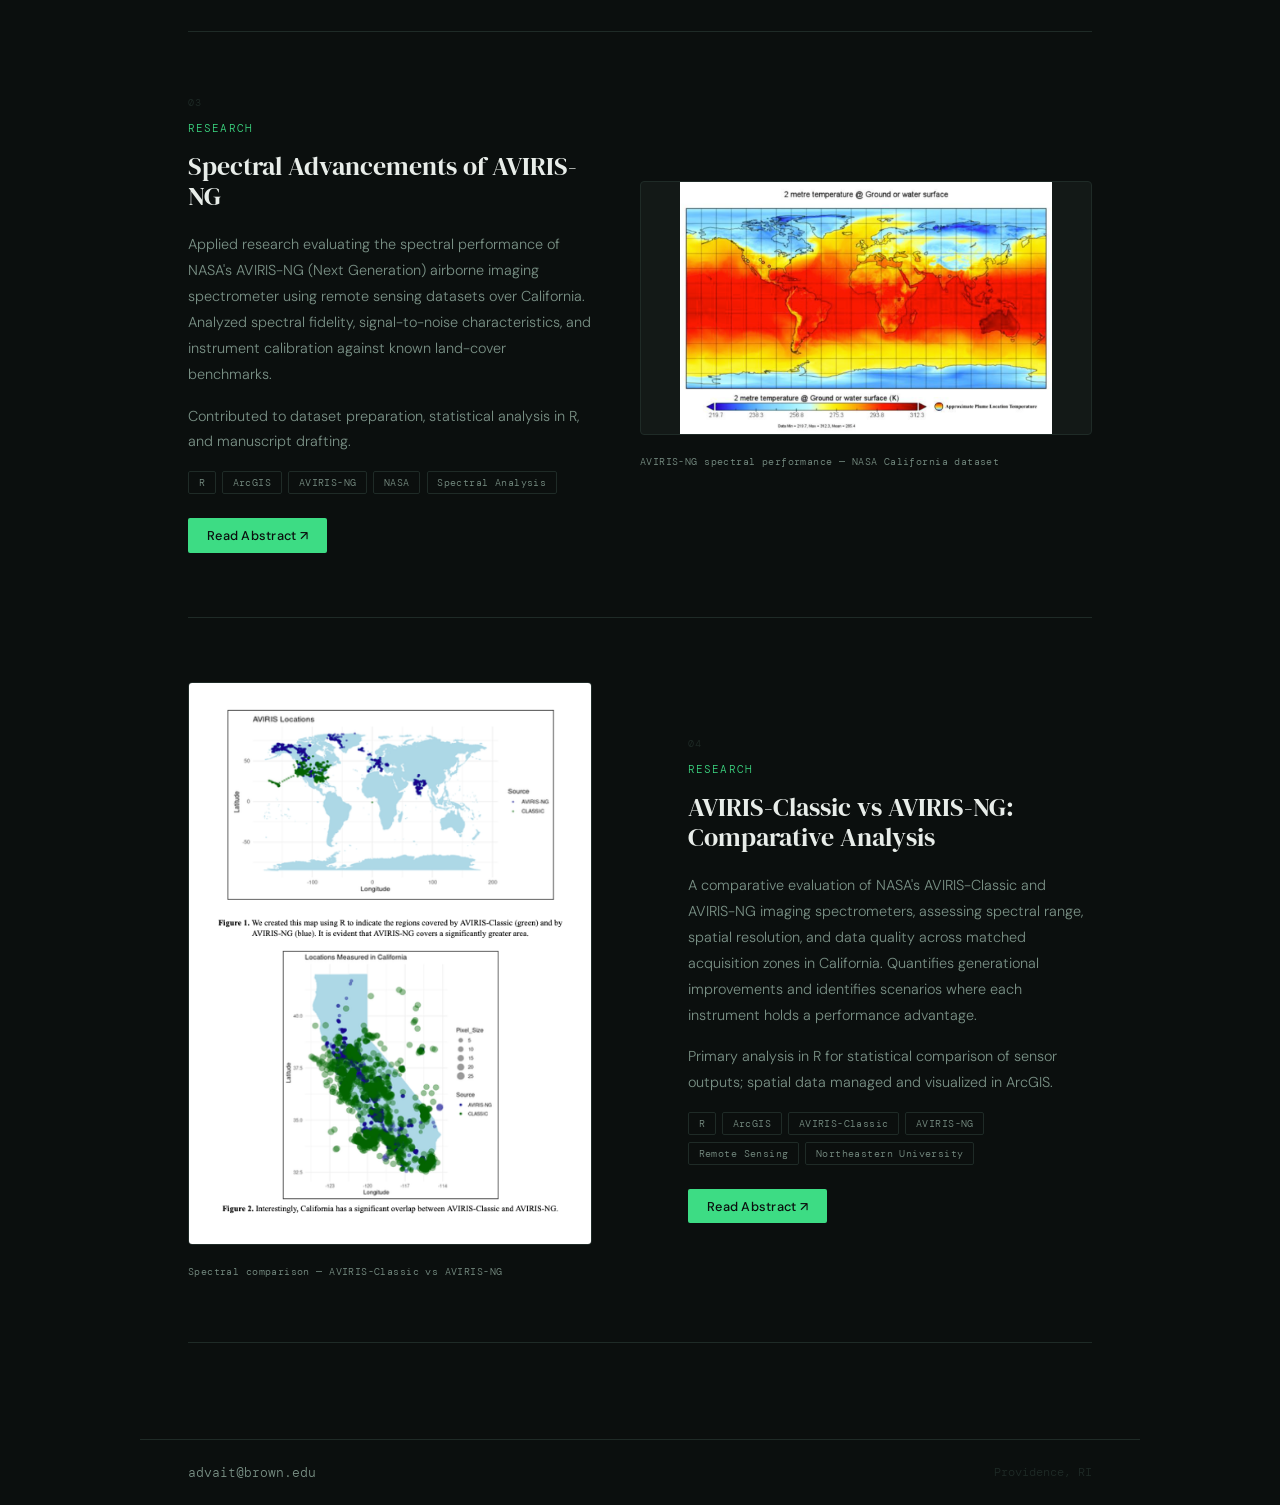
==== commit 6eaa9370: "Update gisportfolio.html" ====
--- a/gisportfolio.html
+++ b/gisportfolio.html
@@ -347,7 +347,6 @@
 <body>
 
   <nav>
-    <div class="nav-logo">AM — 2025</div>
     <div class="nav-links">
       <a href="index.html">Home</a>
       <a href="gisportfolio.html" class="active">GIS Portfolio</a>
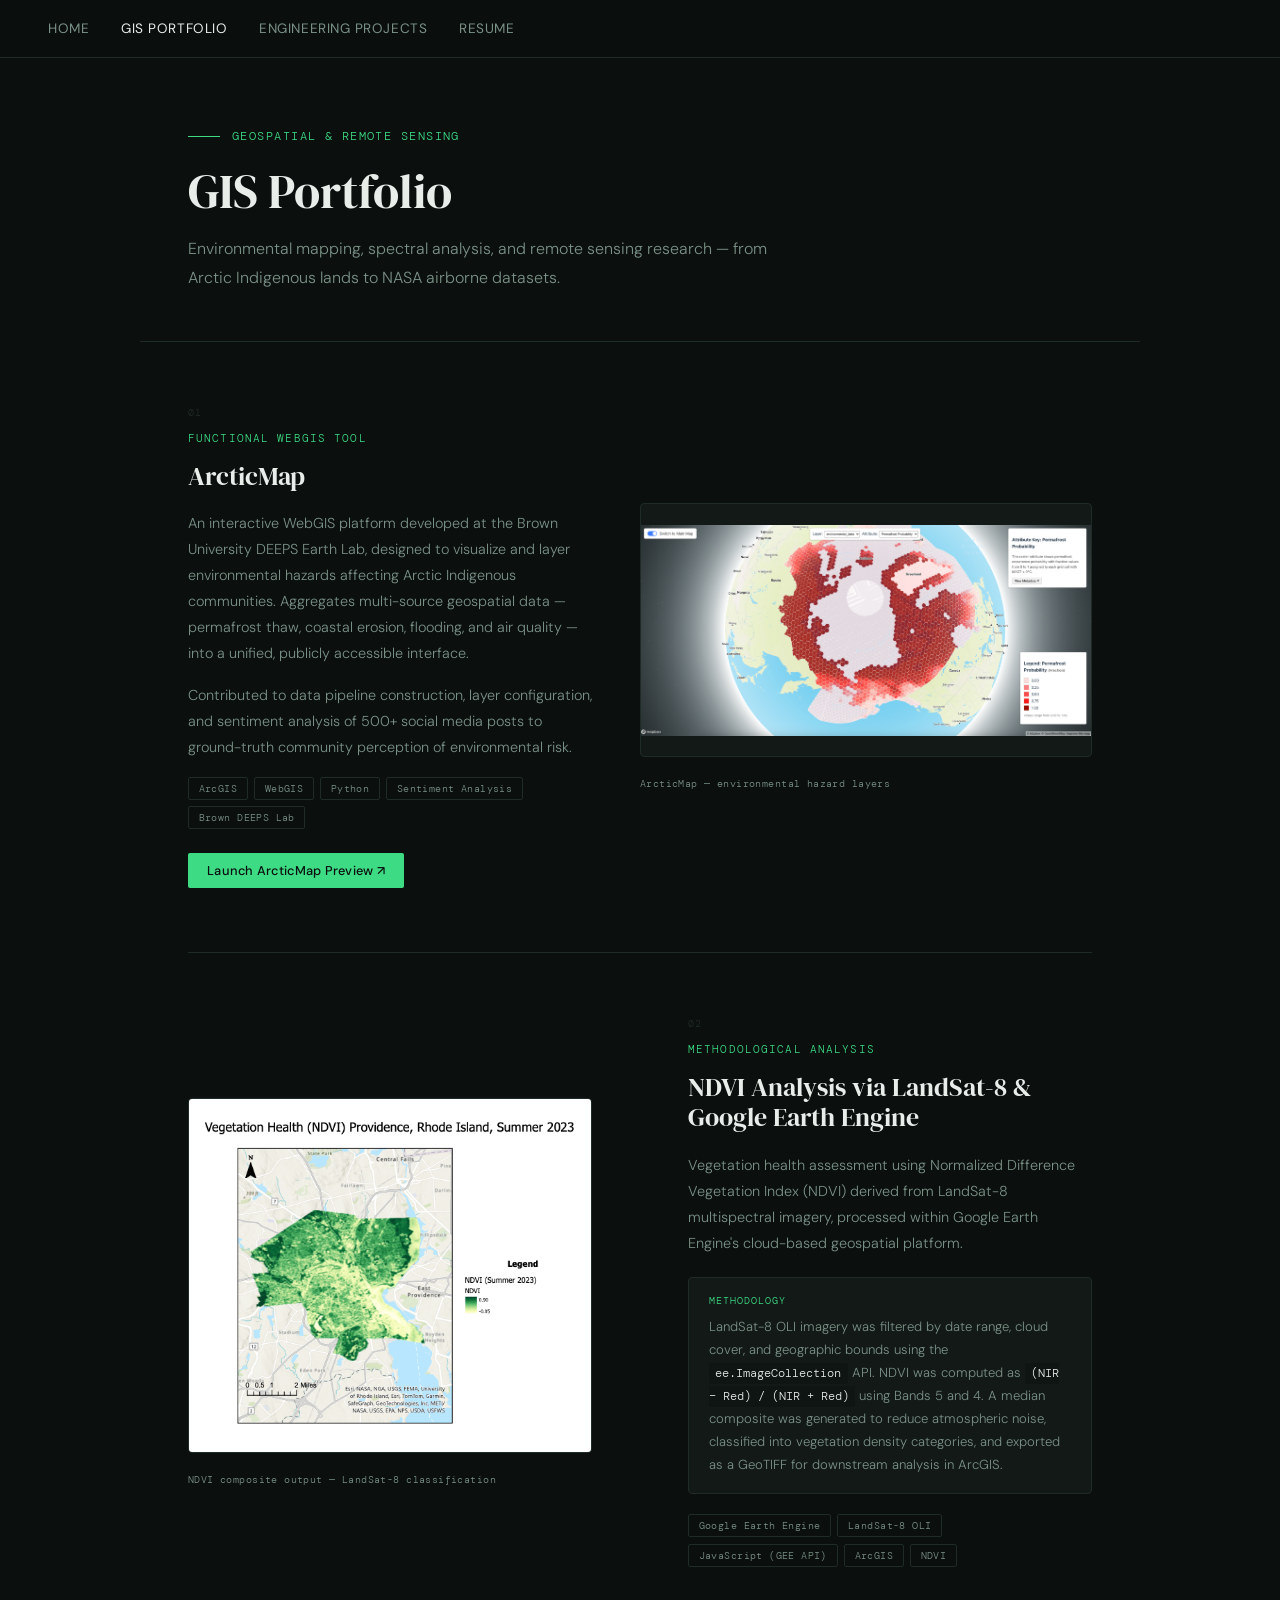
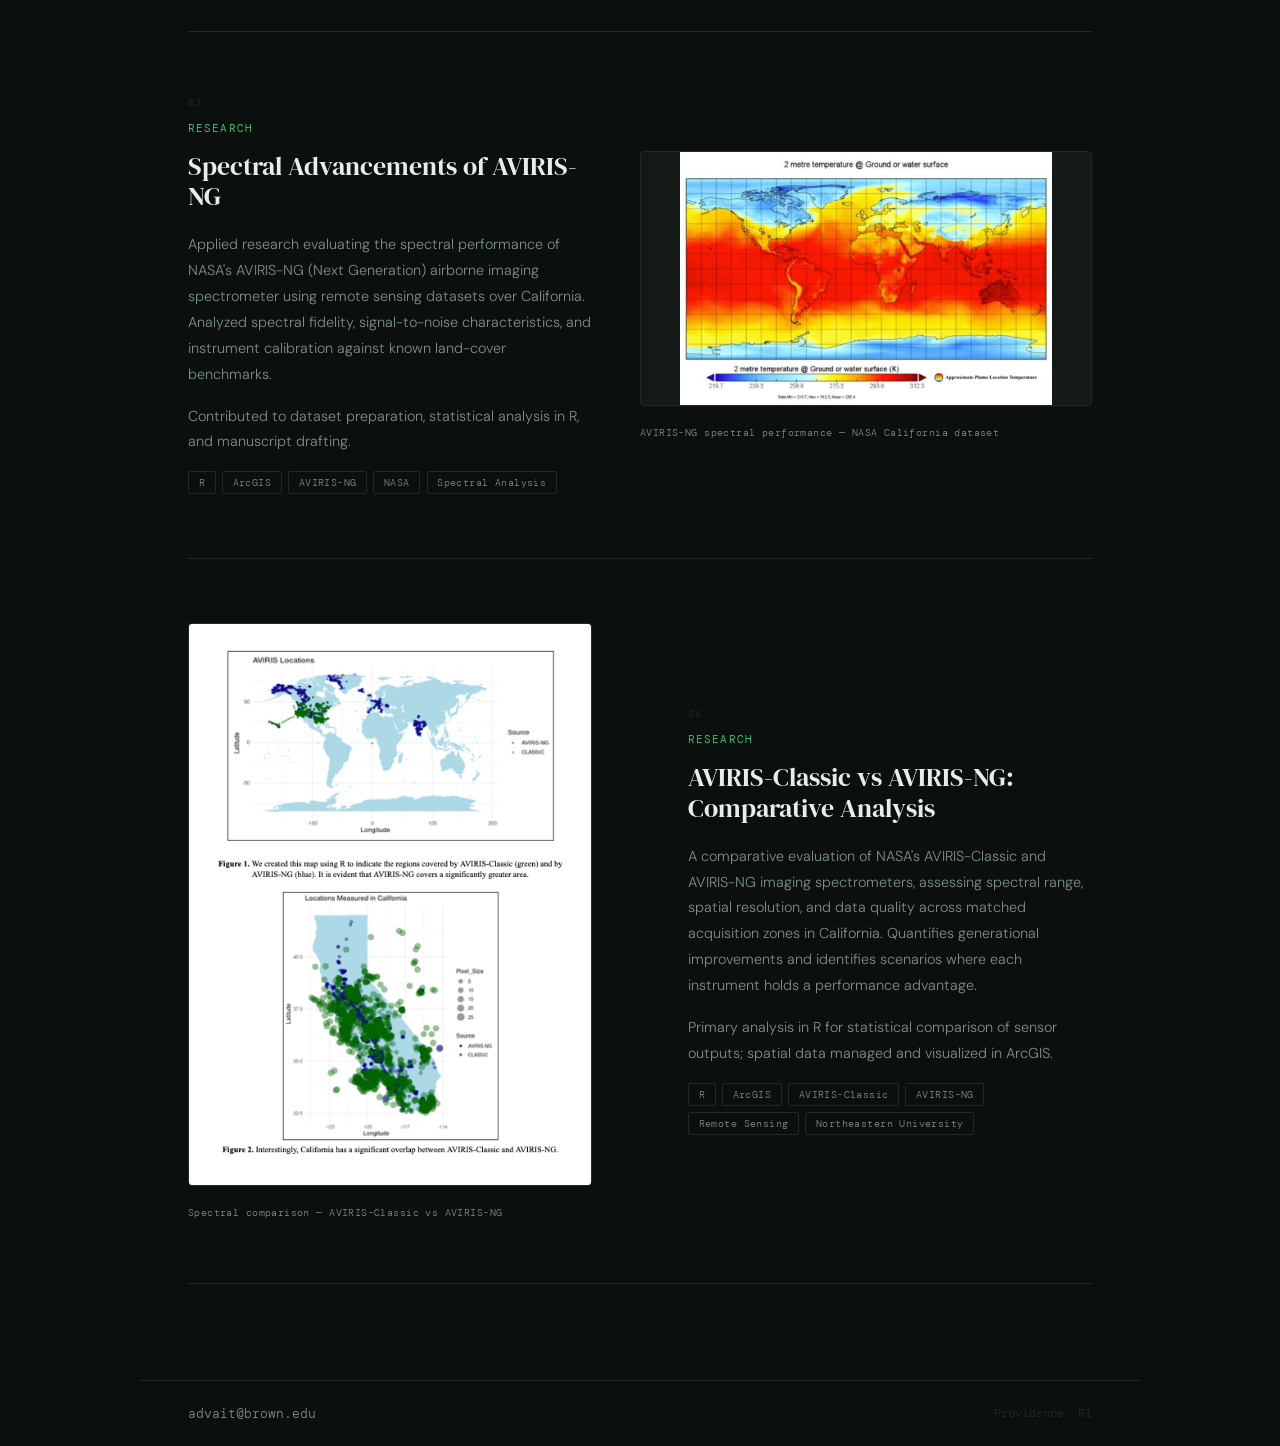
==== commit 55086ac4: "Update gisportfolio.html" ====
--- a/gisportfolio.html
+++ b/gisportfolio.html
@@ -444,9 +444,6 @@
           <span class="tool-tag">NASA</span>
           <span class="tool-tag">Spectral Analysis</span>
         </div>
-        <div class="project-links">
-          <a href="YOUR_AVIRIS_NG_ABSTRACT_LINK_HERE" class="link-btn primary" target="_blank">Read Abstract ↗</a>
-        </div>
       </div>
       <div class="project-media">
         <div class="media-frame">
@@ -476,9 +473,6 @@
           <span class="tool-tag">Remote Sensing</span>
           <span class="tool-tag">Northeastern University</span>
         </div>
-        <div class="project-links">
-          <a href="YOUR_COMPARATIVE_ABSTRACT_LINK_HERE" class="link-btn primary" target="_blank">Read Abstract ↗</a>
-        </div>
       </div>
       <div class="project-media">
         <div class="media-frame auto-height">
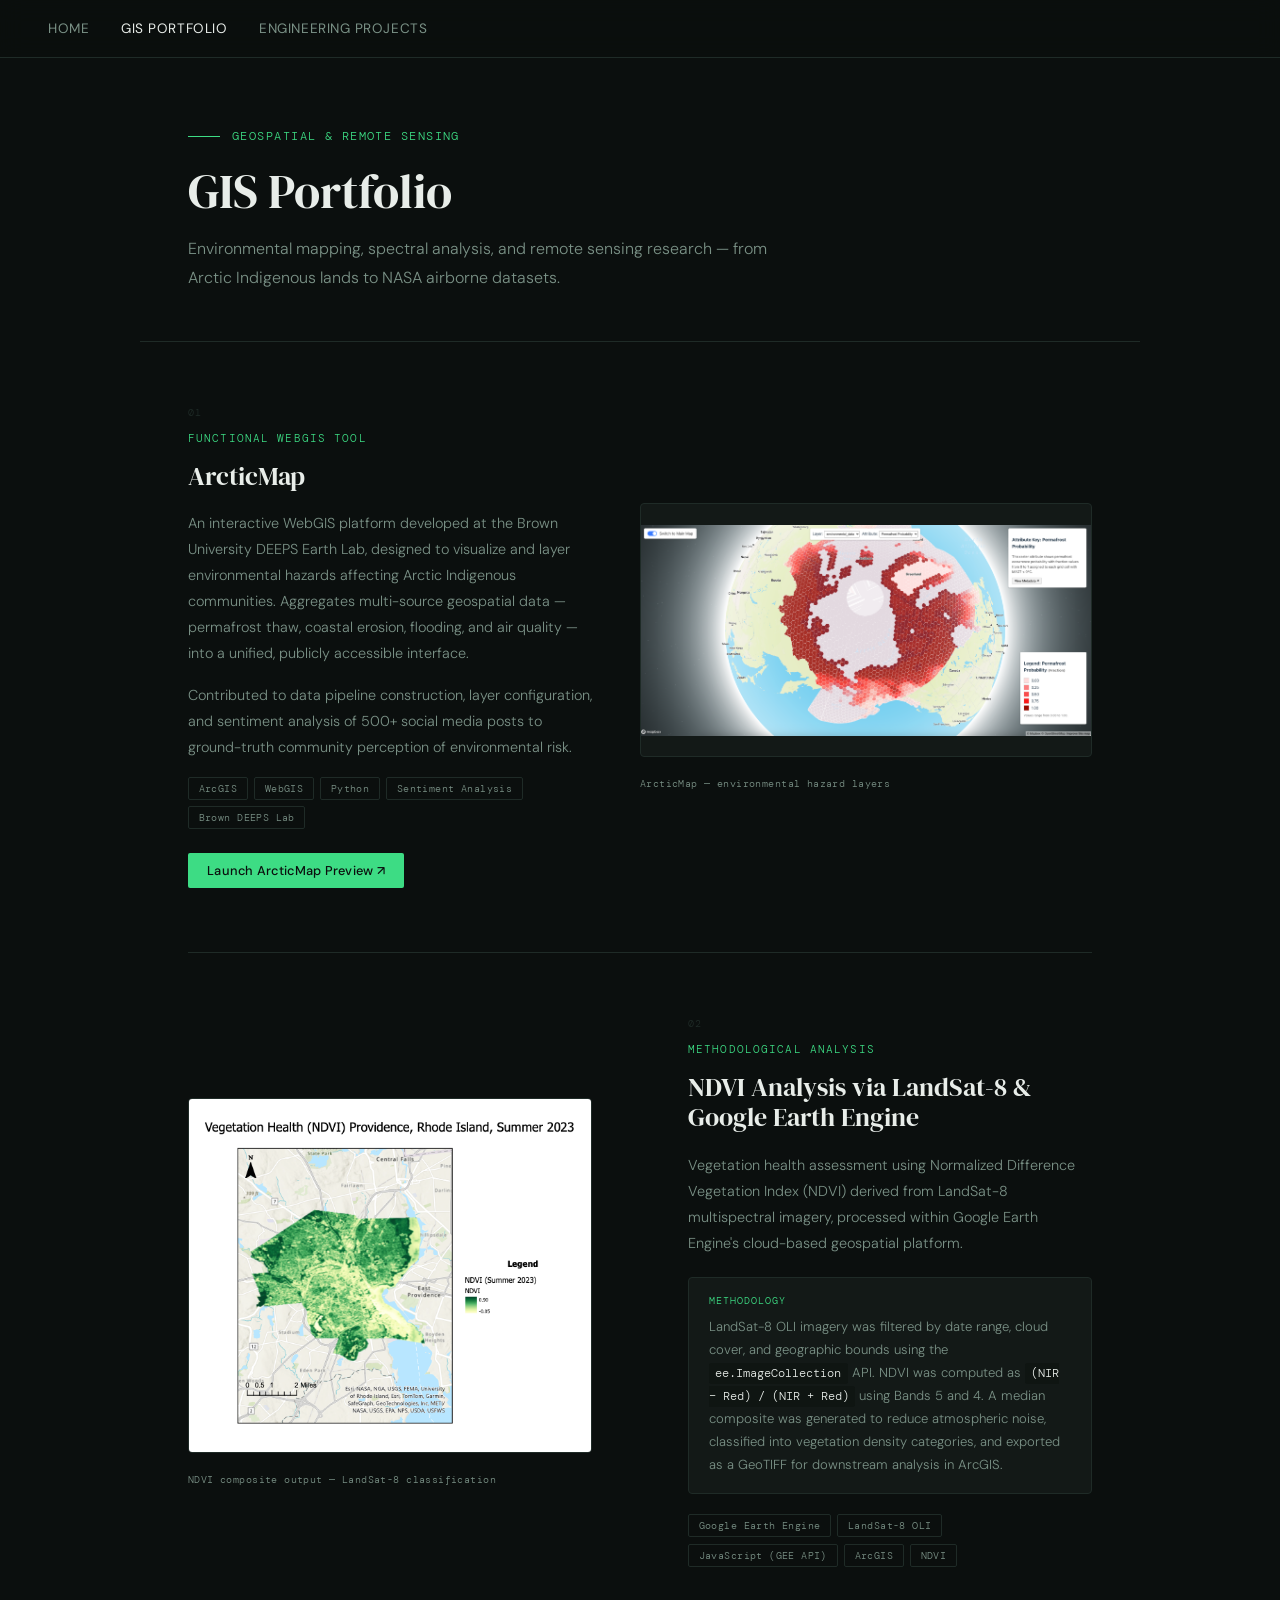
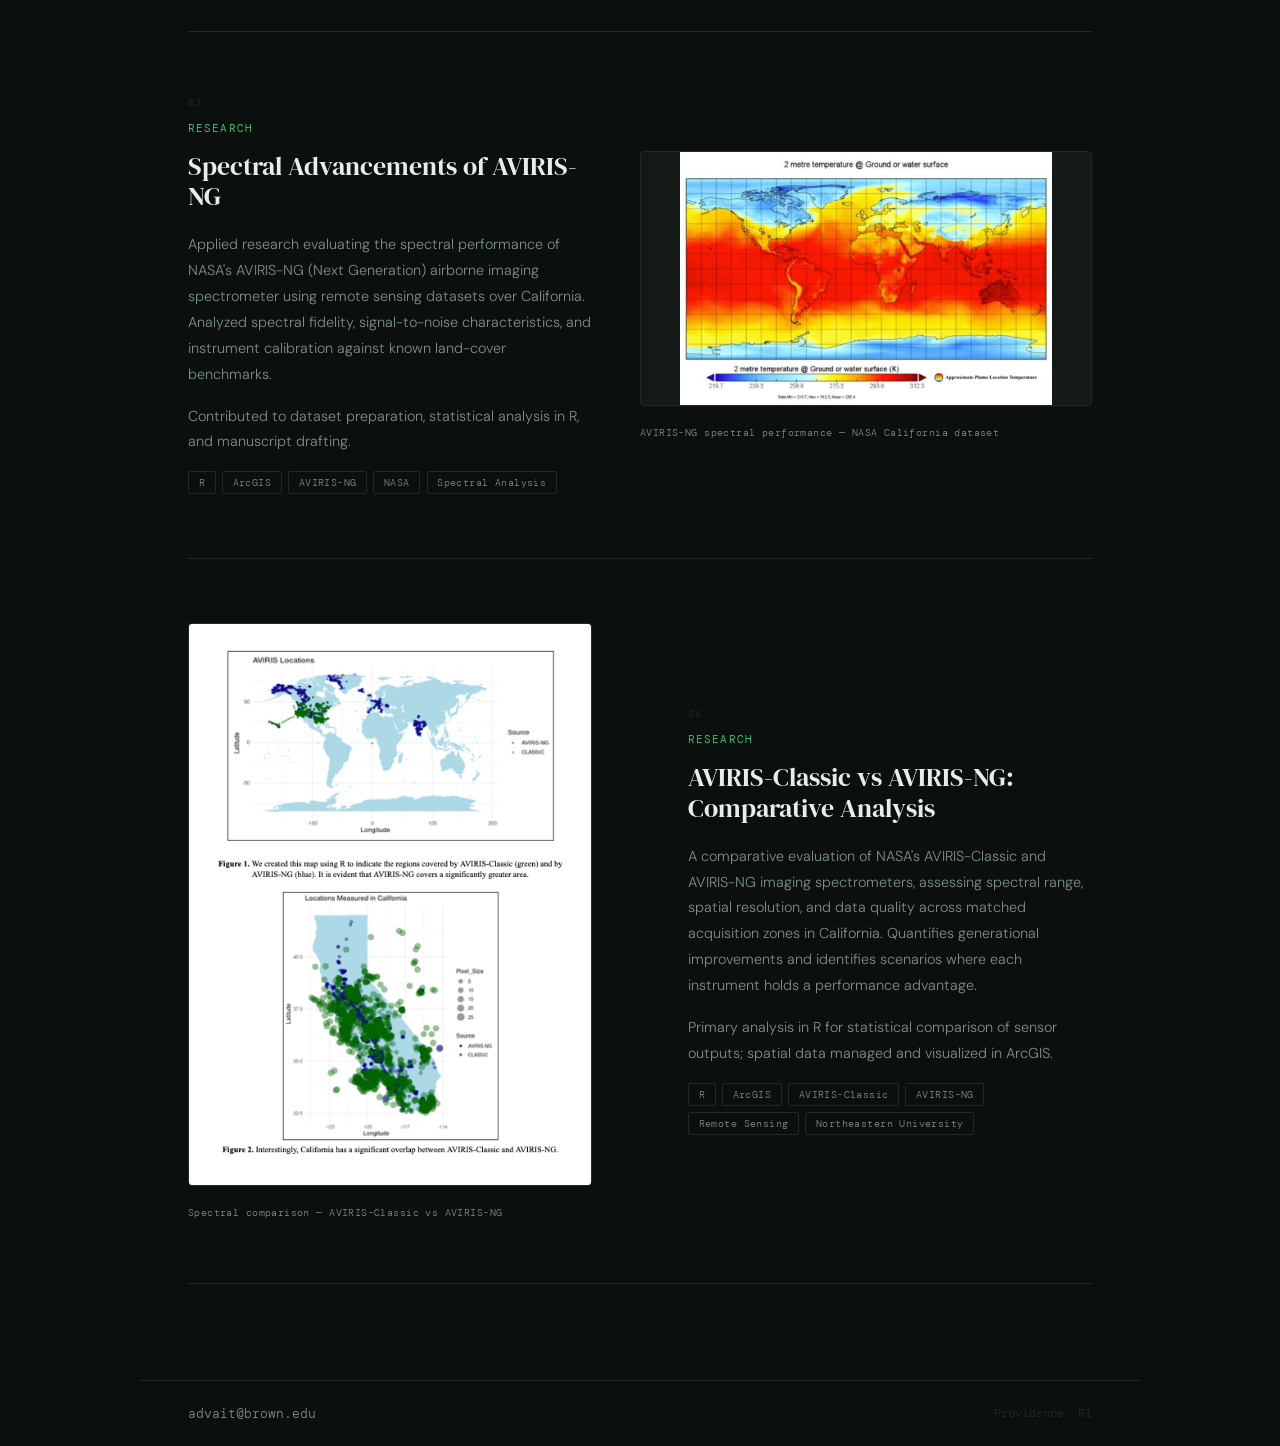
==== commit a881dc46: "Update gisportfolio.html" ====
--- a/gisportfolio.html
+++ b/gisportfolio.html
@@ -351,7 +351,6 @@
       <a href="index.html">Home</a>
       <a href="gisportfolio.html" class="active">GIS Portfolio</a>
       <a href="projects.html">Engineering Projects</a>
-      <a href="resume.html">Resume</a>
     </div>
   </nav>
 
